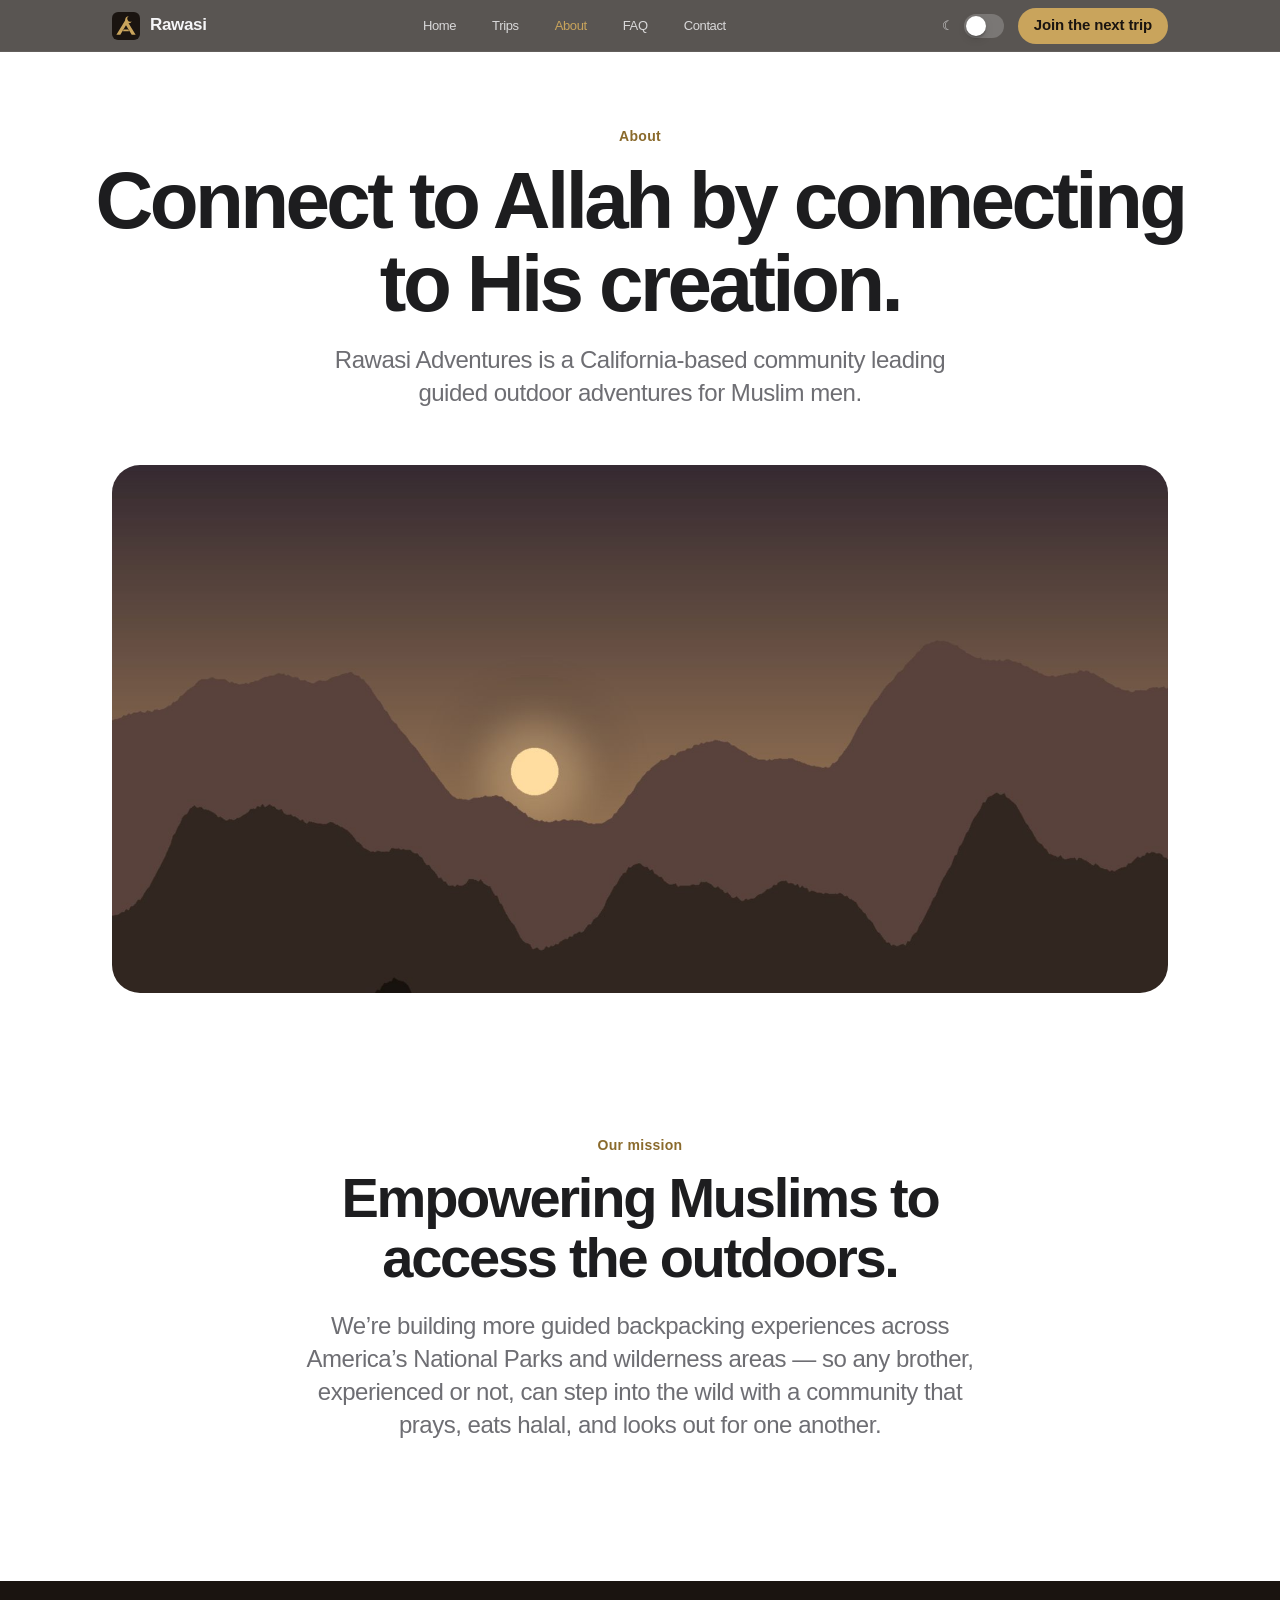
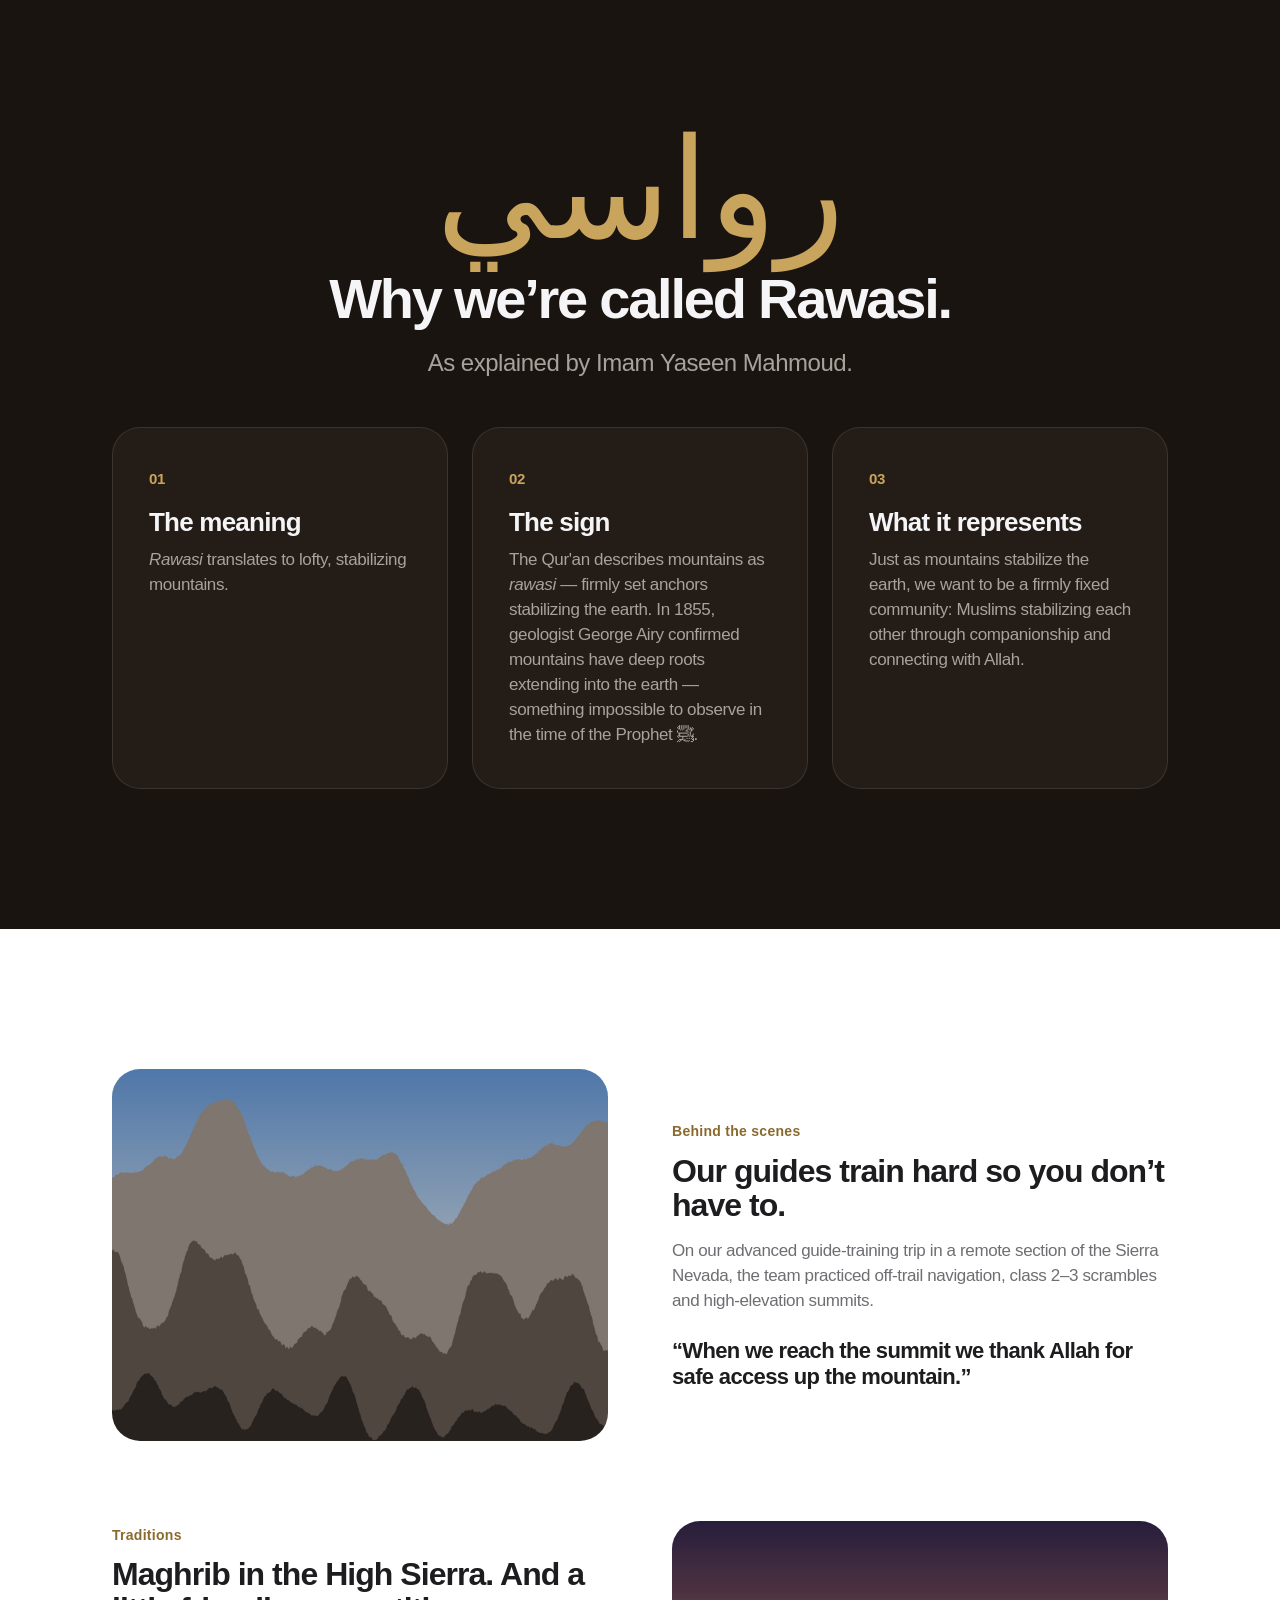
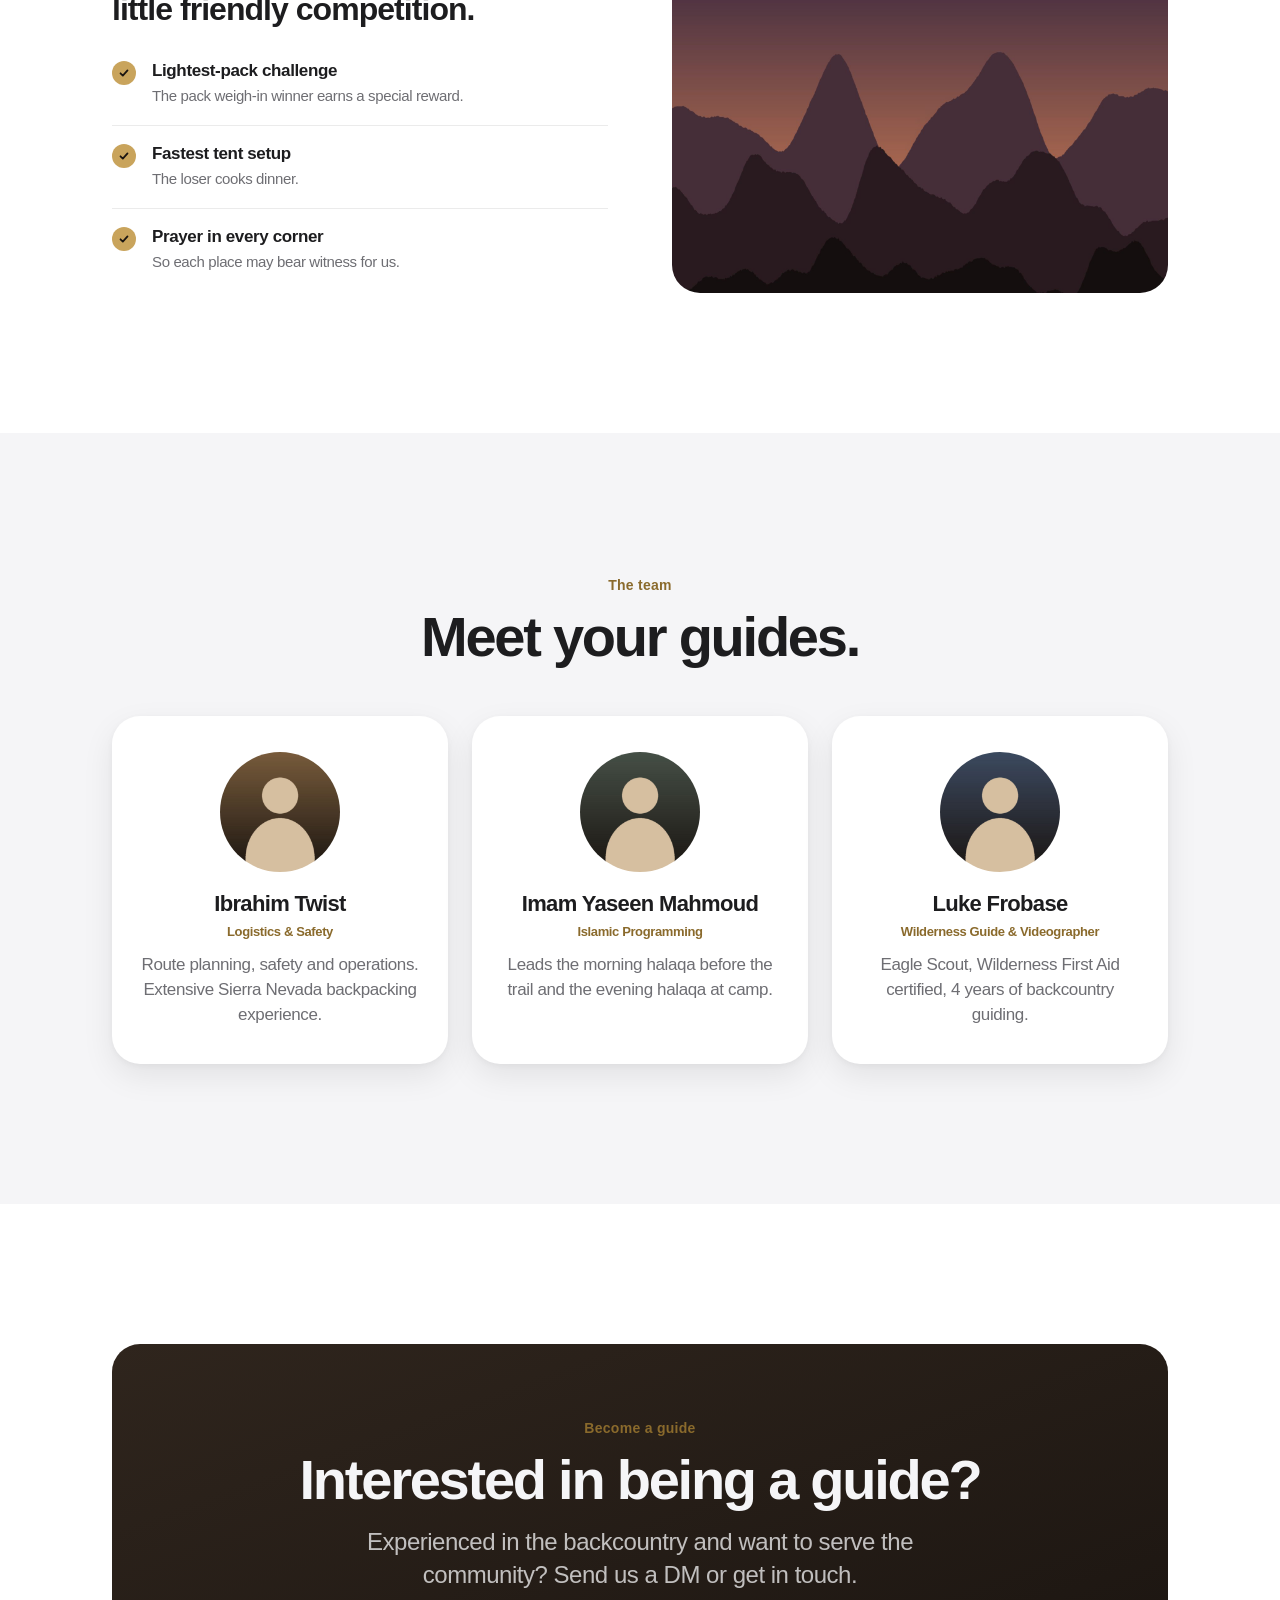
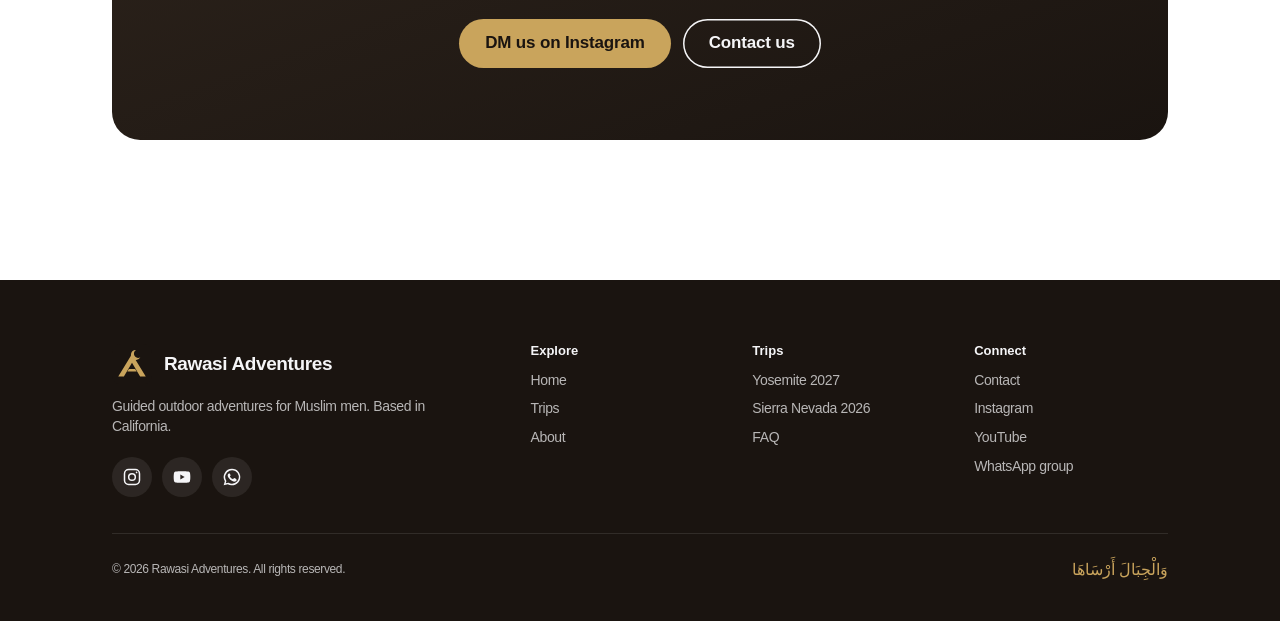
==== about.html @ 94d019aa "Build new multi-page Rawasi Adventures website Apple-style static site (HTML/CSS/vanilla JS, no buil" ====
<!DOCTYPE html>
<html lang="en" data-root="">
<head>
<meta charset="utf-8">
<meta name="viewport" content="width=device-width, initial-scale=1, viewport-fit=cover">
<title>About — Rawasi Adventures</title>
<meta name="description" content="Why we're called Rawasi, our mission to empower Muslims to access the outdoors, and the guides who lead every trip.">
<link rel="canonical" href="https://rawasiadventures.com/about.html">
<meta name="theme-color" content="#1a1410">
<meta property="og:type" content="website">
<meta property="og:site_name" content="Rawasi Adventures">
<meta property="og:title" content="About — Rawasi Adventures">
<meta property="og:description" content="Why we're called Rawasi, our mission to empower Muslims to access the outdoors, and the guides who lead every trip.">
<meta property="og:url" content="https://rawasiadventures.com/about.html">
<meta property="og:image" content="https://rawasiadventures.com/assets/og-image.jpg">
<meta property="og:image:width" content="1200">
<meta property="og:image:height" content="630">
<meta name="twitter:card" content="summary_large_image">
<meta name="twitter:title" content="About — Rawasi Adventures">
<meta name="twitter:description" content="Why we're called Rawasi, our mission to empower Muslims to access the outdoors, and the guides who lead every trip.">
<meta name="twitter:image" content="https://rawasiadventures.com/assets/og-image.jpg">
<link rel="icon" href="favicon.ico" sizes="any">
<link rel="icon" href="assets/favicon.svg" type="image/svg+xml">
<link rel="apple-touch-icon" href="assets/apple-touch-icon.png">
<script>
  /* Set theme before paint to avoid a flash. */
  (function () {
    var d = document.documentElement, t = null;
    d.className += " js";
    try { t = localStorage.getItem("rawasi-theme"); } catch (e) {}
    if (!t) t = window.matchMedia && window.matchMedia("(prefers-color-scheme: dark)").matches ? "dark" : "light";
    d.setAttribute("data-theme", t);
  })();
</script>
<link rel="stylesheet" href="styles.css">
</head>
<body>
<a class="skip-link" href="#main">Skip to content</a>
<header class="nav" role="banner">
  <div class="container nav__inner">
    <a class="nav__brand" href="index.html" aria-label="Rawasi Adventures home"><img src="assets/logo.svg" alt="" width="28" height="28"><span>Rawasi</span></a>
    <nav class="nav__links" aria-label="Main"><a href="index.html">Home</a><a href="trips.html">Trips</a><a href="about.html" aria-current="page">About</a><a href="faq.html">FAQ</a><a href="contact.html">Contact</a></nav>
    <div class="nav__actions">
      <span class="nav__theme"><label class="switch switch--sm "><span class="switch__icon" aria-hidden="true">☾</span><input type="checkbox" role="switch" data-theme-toggle aria-label="Dark mode"><span class="switch__track"></span></label></span>
      <a class="btn btn--sm nav__cta" href="trips/yosemite-2027.html">Join the next trip</a>
      <button class="burger" aria-label="Open menu" aria-expanded="false" aria-controls="menu"><span></span><span></span></button>
    </div>
  </div>
</header>
<div class="menu" id="menu" aria-hidden="true">
  <ul class="menu__links"><li><a href="index.html">Home</a></li><li><a href="trips.html">Trips</a></li><li><a href="about.html" aria-current="page">About</a></li><li><a href="faq.html">FAQ</a></li><li><a href="contact.html">Contact</a></li></ul>
  <div class="menu__foot">
    <a class="btn btn--block" href="trips/yosemite-2027.html">Join the next trip</a>
    <div class="menu__row"><span>Dark mode</span><label class="switch switch--sm "><span class="switch__icon" aria-hidden="true">☾</span><input type="checkbox" role="switch" data-theme-toggle aria-label="Dark mode"><span class="switch__track"></span></label></div>
    <div class="footer__social" style="margin:0">
      <a data-link="instagram" href="https://www.instagram.com/rawasi.adventures/" aria-label="Instagram"><svg class="icon" viewBox="0 0 24 24" fill="none" stroke="currentColor" stroke-width="1.8" aria-hidden="true"><rect x="3" y="3" width="18" height="18" rx="5"/><circle cx="12" cy="12" r="4"/><circle cx="17.5" cy="6.5" r="1" fill="currentColor" stroke="none"/></svg></a>
      <a data-link="youtube" href="https://youtu.be/XKM4X516dsk" aria-label="YouTube"><svg class="icon" viewBox="0 0 24 24" fill="currentColor" aria-hidden="true"><path d="M21.6 7.2a2.5 2.5 0 00-1.8-1.8C18.2 5 12 5 12 5s-6.2 0-7.8.4A2.5 2.5 0 002.4 7.2 26 26 0 002 12a26 26 0 00.4 4.8 2.5 2.5 0 001.8 1.8C5.8 19 12 19 12 19s6.2 0 7.8-.4a2.5 2.5 0 001.8-1.8A26 26 0 0022 12a26 26 0 00-.4-4.8zM10 15V9l5.2 3z"/></svg></a>
      <a data-link="whatsapp" href="https://chat.whatsapp.com/IivAJXxc9Q6ETvlqQZd3Gt" aria-label="WhatsApp community"><svg class="icon" viewBox="0 0 24 24" fill="currentColor" aria-hidden="true"><path d="M12 2a10 10 0 00-8.6 15.1L2 22l5-1.3A10 10 0 1012 2zm0 18.2a8.2 8.2 0 01-4.2-1.2l-.3-.2-3 .8.8-2.9-.2-.3A8.2 8.2 0 1112 20.2zm4.5-6.1c-.2-.1-1.5-.7-1.7-.8s-.4-.1-.6.1-.7.8-.8 1-.3.2-.5.1a6.7 6.7 0 01-3.3-2.9c-.3-.4.3-.4.7-1.3.1-.2 0-.3 0-.4l-.8-1.8c-.2-.5-.4-.4-.6-.4h-.5a1 1 0 00-.7.3 3 3 0 00-.9 2.2 5.2 5.2 0 001.1 2.7 11.8 11.8 0 004.5 4c1.7.7 2.3.8 3.2.6a2.7 2.7 0 001.8-1.2 2.2 2.2 0 00.1-1.2c0-.1-.2-.2-.5-.3z"/></svg></a>
    </div>
  </div>
</div>

<main id="main">
  <section class="page-hero container">
    <span class="eyebrow reveal">About</span>
    <h1 class="headline reveal">Connect to Allah by connecting to His creation.</h1>
    <p class="lead reveal">Rawasi Adventures is a California-based community leading guided outdoor adventures for Muslim men.</p>
  </section>

  <section class="container reveal reveal--scale">
    <div class="split__media" style="aspect-ratio:16/8"><img src="assets/about-brotherhood.jpg" alt="Brothers watching sunset over the mountains" loading="lazy"></div>
  </section>

  <section class="section">
    <div class="container container--narrow center">
      <span class="eyebrow reveal">Our mission</span>
      <h2 class="title reveal">Empowering Muslims to access the outdoors.</h2>
      <p class="lead reveal" style="margin-top:20px">We’re building more guided backpacking experiences across America’s National Parks and wilderness areas — so any brother, experienced or not, can step into the wild with a community that prays, eats halal, and looks out for one another.</p>
    </div>
  </section>

  <section class="section section--ink">
    <div class="container">
      <div class="section-head reveal">
        <div class="arabic-word" lang="ar">رواسي</div>
        <h2 class="title">Why we’re called Rawasi.</h2>
        <p class="lead">As explained by Imam Yaseen Mahmoud.</p>
      </div>
      <div class="grid grid--3"><article class="meaning reveal" style="--d:0.0s"><span class="meaning__num">01</span><h3>The meaning</h3><p><em>Rawasi</em> translates to lofty, stabilizing mountains.</p></article><article class="meaning reveal" style="--d:0.08s"><span class="meaning__num">02</span><h3>The sign</h3><p>The Qur'an describes mountains as <em>rawasi</em> — firmly set anchors stabilizing the earth. In 1855, geologist George Airy confirmed mountains have deep roots extending into the earth — something impossible to observe in the time of the Prophet ﷺ.</p></article><article class="meaning reveal" style="--d:0.16s"><span class="meaning__num">03</span><h3>What it represents</h3><p>Just as mountains stabilize the earth, we want to be a firmly fixed community: Muslims stabilizing each other through companionship and connecting with Allah.</p></article></div>
    </div>
  </section>

  <section class="section">
    <div class="container">
      <div class="split">
        <div class="split__media reveal reveal--scale"><img src="assets/guide-training.jpg" alt="Guide training in a remote section of the Sierra Nevada" loading="lazy"></div>
        <div class="reveal">
          <span class="eyebrow">Behind the scenes</span>
          <h2 class="subtitle">Our guides train hard so you don’t have to.</h2>
          <p class="muted" style="margin-top:16px">On our advanced guide-training trip in a remote section of the Sierra Nevada, the team practiced off-trail navigation, class 2–3 scrambles and high-elevation summits.</p>
          <p class="quote" style="font-size:22px;text-align:left;margin-top:24px">“When we reach the summit we thank Allah for safe access up the mountain.”</p>
        </div>
      </div>
      <div class="split split--rev" style="margin-top:80px">
        <div class="split__media reveal reveal--scale"><img src="assets/sierra-maghrib.jpg" alt="Maghrib prayer in the High Sierra" loading="lazy"></div>
        <div class="reveal">
          <span class="eyebrow">Traditions</span>
          <h2 class="subtitle">Maghrib in the High Sierra. And a little friendly competition.</h2>
          <ul class="check-list" style="margin-top:16px">
            <li><strong>Lightest-pack challenge</strong><span>The pack weigh-in winner earns a special reward.</span></li>
            <li><strong>Fastest tent setup</strong><span>The loser cooks dinner.</span></li>
            <li><strong>Prayer in every corner</strong><span>So each place may bear witness for us.</span></li>
          </ul>
        </div>
      </div>
    </div>
  </section>

  <section class="section section--alt">
    <div class="container">
      <div class="section-head reveal">
        <span class="eyebrow">The team</span>
        <h2 class="title">Meet your guides.</h2>
      </div>
      <div class="grid grid--3" data-guides="cards"></div>
    </div>
  </section>

  <section class="section">
    <div class="container">
      <div class="cta-panel reveal reveal--scale">
        <span class="eyebrow">Become a guide</span>
        <h2 class="title">Interested in being a guide?</h2>
        <p class="lead">Experienced in the backcountry and want to serve the community? Send us a DM or get in touch.</p>
        <div class="btn-row">
          <a class="btn" data-link="instagram" href="https://www.instagram.com/rawasi.adventures/">DM us on Instagram</a>
          <a class="btn btn--ghost" href="contact.html">Contact us</a>
        </div>
      </div>
    </div>
  </section>
</main>

<footer class="footer">
  <div class="container">
    <div class="footer__top">
      <div>
        <a class="footer__brand" href="index.html"><img src="assets/logo.svg" alt="" width="40" height="40">Rawasi Adventures</a>
        <p class="footer__tag">Guided outdoor adventures for Muslim men. Based in California.</p>
        <div class="footer__social">
          <a data-link="instagram" href="https://www.instagram.com/rawasi.adventures/" aria-label="Instagram"><svg class="icon" viewBox="0 0 24 24" fill="none" stroke="currentColor" stroke-width="1.8" aria-hidden="true"><rect x="3" y="3" width="18" height="18" rx="5"/><circle cx="12" cy="12" r="4"/><circle cx="17.5" cy="6.5" r="1" fill="currentColor" stroke="none"/></svg></a>
          <a data-link="youtube" href="https://youtu.be/XKM4X516dsk" aria-label="YouTube"><svg class="icon" viewBox="0 0 24 24" fill="currentColor" aria-hidden="true"><path d="M21.6 7.2a2.5 2.5 0 00-1.8-1.8C18.2 5 12 5 12 5s-6.2 0-7.8.4A2.5 2.5 0 002.4 7.2 26 26 0 002 12a26 26 0 00.4 4.8 2.5 2.5 0 001.8 1.8C5.8 19 12 19 12 19s6.2 0 7.8-.4a2.5 2.5 0 001.8-1.8A26 26 0 0022 12a26 26 0 00-.4-4.8zM10 15V9l5.2 3z"/></svg></a>
          <a data-link="whatsapp" href="https://chat.whatsapp.com/IivAJXxc9Q6ETvlqQZd3Gt" aria-label="WhatsApp community"><svg class="icon" viewBox="0 0 24 24" fill="currentColor" aria-hidden="true"><path d="M12 2a10 10 0 00-8.6 15.1L2 22l5-1.3A10 10 0 1012 2zm0 18.2a8.2 8.2 0 01-4.2-1.2l-.3-.2-3 .8.8-2.9-.2-.3A8.2 8.2 0 1112 20.2zm4.5-6.1c-.2-.1-1.5-.7-1.7-.8s-.4-.1-.6.1-.7.8-.8 1-.3.2-.5.1a6.7 6.7 0 01-3.3-2.9c-.3-.4.3-.4.7-1.3.1-.2 0-.3 0-.4l-.8-1.8c-.2-.5-.4-.4-.6-.4h-.5a1 1 0 00-.7.3 3 3 0 00-.9 2.2 5.2 5.2 0 001.1 2.7 11.8 11.8 0 004.5 4c1.7.7 2.3.8 3.2.6a2.7 2.7 0 001.8-1.2 2.2 2.2 0 00.1-1.2c0-.1-.2-.2-.5-.3z"/></svg></a>
        </div>
      </div>
      <div class="footer__cols">
        <div><h4>Explore</h4><ul><li><a href="index.html">Home</a></li><li><a href="trips.html">Trips</a></li><li><a href="about.html">About</a></li></ul></div>
        <div><h4>Trips</h4><ul><li><a href="trips/yosemite-2027.html">Yosemite 2027</a></li><li><a href="trips/sierra-2026.html">Sierra Nevada 2026</a></li><li><a href="faq.html">FAQ</a></li></ul></div>
        <div><h4>Connect</h4><ul><li><a href="contact.html">Contact</a></li><li><a data-link="instagram" href="https://www.instagram.com/rawasi.adventures/">Instagram</a></li><li><a data-link="youtube" href="https://youtu.be/XKM4X516dsk">YouTube</a></li><li><a data-link="whatsapp" href="https://chat.whatsapp.com/IivAJXxc9Q6ETvlqQZd3Gt">WhatsApp group</a></li></ul></div>
      </div>
    </div>
    <div class="footer__bottom">
      <span>© <span data-year>2026</span> Rawasi Adventures. All rights reserved.</span>
      <span class="footer__ayah" lang="ar">وَالْجِبَالَ أَرْسَاهَا</span>
    </div>
  </div>
</footer>
<script src="data/trips.js"></script>
<script src="data/site.js"></script>
<script src="main.js"></script>
</body>
</html>
---- styles.css ----
/* =========================================================================
   Rawasi Adventures — styles.css
   One stylesheet for every page. Mobile-first.
   ========================================================================= */

/* ---------- Tokens ---------- */
:root {
  --ink: #1a1410;
  --ink-2: #241c16;
  --ink-3: #2f251d;
  --gold: #c9a45c;
  --gold-2: #dcbb78;
  --gold-ink: #8a6a2c;
  --gray: #f5f5f7;
  --white: #ffffff;

  --bg: var(--white);
  --bg-alt: var(--gray);
  --card: var(--white);
  --text: #1d1d1f;
  --text-2: #6e6e73;
  --line: rgba(0, 0, 0, 0.08);
  --shadow: 0 2px 6px rgba(0, 0, 0, 0.04), 0 12px 32px rgba(0, 0, 0, 0.08);
  --shadow-lg: 0 4px 10px rgba(0, 0, 0, 0.05), 0 24px 60px rgba(0, 0, 0, 0.14);
  --accent-text: var(--gold-ink);
  --track-off: #e9e9eb;

  --font: -apple-system, BlinkMacSystemFont, "SF Pro Display", "SF Pro Text", "Inter", "Helvetica Neue", Arial, sans-serif;
  --font-ar: "Geeza Pro", "Noto Naskh Arabic", "Amiri", "Traditional Arabic", serif;

  --r-sm: 14px;
  --r: 22px;
  --r-lg: 28px;
  --nav-h: 52px;
  --gutter: 20px;
  --max: 1120px;
  --ease: cubic-bezier(0.28, 0.11, 0.32, 1);
  --ease-out: cubic-bezier(0.16, 1, 0.3, 1);

  color-scheme: light;
}

:root[data-theme="dark"] {
  --bg: #0f0c0a;
  --bg-alt: #1a1410;
  --card: #221a15;
  --text: #f5f5f7;
  --text-2: #a8a29c;
  --line: rgba(255, 255, 255, 0.1);
  --shadow: 0 2px 6px rgba(0, 0, 0, 0.3), 0 12px 32px rgba(0, 0, 0, 0.4);
  --shadow-lg: 0 4px 10px rgba(0, 0, 0, 0.3), 0 24px 60px rgba(0, 0, 0, 0.55);
  --accent-text: var(--gold);
  --track-off: #3a3a3c;
  color-scheme: dark;
}

/* ---------- Base ---------- */
*, *::before, *::after { box-sizing: border-box; }
html { -webkit-text-size-adjust: 100%; scroll-behavior: smooth; scroll-padding-top: calc(var(--nav-h) + 16px); }
body {
  margin: 0;
  font-family: var(--font);
  font-size: 17px;
  line-height: 1.47;
  letter-spacing: -0.022em;
  color: var(--text);
  background: var(--bg);
  -webkit-font-smoothing: antialiased;
  -moz-osx-font-smoothing: grayscale;
  overflow-x: hidden;
  transition: background-color 0.4s var(--ease), color 0.4s var(--ease);
}
img, video, iframe { display: block; max-width: 100%; }
img { height: auto; }
a { color: inherit; text-decoration: none; }
button { font: inherit; color: inherit; background: none; border: 0; padding: 0; cursor: pointer; }
h1, h2, h3, h4 { margin: 0; font-weight: 700; letter-spacing: -0.03em; line-height: 1.08; }
p { margin: 0 0 1em; }
p:last-child { margin-bottom: 0; }
ul { margin: 0; padding: 0; list-style: none; }
:focus-visible { outline: 3px solid var(--gold); outline-offset: 3px; border-radius: 6px; }
.sr-only { position: absolute; width: 1px; height: 1px; padding: 0; margin: -1px; overflow: hidden; clip: rect(0 0 0 0); white-space: nowrap; border: 0; }
.skip-link { position: absolute; left: 12px; top: -60px; z-index: 200; background: var(--gold); color: var(--ink); padding: 10px 16px; border-radius: 999px; font-weight: 600; }
.skip-link:focus { top: 12px; }

/* ---------- Layout ---------- */
.container { width: 100%; max-width: var(--max); margin: 0 auto; padding: 0 var(--gutter); }
.container--narrow { max-width: 760px; }
.container--wide { max-width: 1320px; }
.section { padding: 88px 0; }
.section--alt { background: var(--bg-alt); }
.section--ink { background: var(--ink); color: #f5f5f7; --text: #f5f5f7; --text-2: #a8a29c; --card: var(--ink-2); --line: rgba(255,255,255,0.1); --accent-text: var(--gold); --track-off: #3a3a3c; }
.section--tight { padding: 56px 0; }
.center { text-align: center; }

.eyebrow { display: inline-block; font-size: 14px; font-weight: 600; letter-spacing: 0.02em; color: var(--accent-text); margin-bottom: 12px; }
.headline { font-size: clamp(40px, 9vw, 80px); letter-spacing: -0.045em; line-height: 1.04; }
.title { font-size: clamp(32px, 6.4vw, 56px); letter-spacing: -0.04em; }
.subtitle { font-size: clamp(24px, 4vw, 32px); letter-spacing: -0.03em; }
.lead { font-size: clamp(19px, 2.6vw, 24px); line-height: 1.38; color: var(--text-2); letter-spacing: -0.02em; font-weight: 500; }
.muted { color: var(--text-2); }
.section-head { max-width: 760px; margin: 0 auto 48px; text-align: center; }
.section-head .lead { margin-top: 16px; }
.gold { color: var(--gold); }

/* ---------- Buttons ---------- */
.btn {
  display: inline-flex; align-items: center; justify-content: center; gap: 8px;
  min-height: 48px; padding: 12px 26px; border-radius: 999px;
  font-size: 17px; font-weight: 600; letter-spacing: -0.01em; white-space: nowrap;
  background: var(--gold); color: var(--ink);
  transition: transform 0.25s var(--ease), background-color 0.25s var(--ease), box-shadow 0.25s var(--ease), color 0.25s;
}
.btn:hover { background: var(--gold-2); transform: translateY(-1px); box-shadow: 0 8px 24px rgba(201, 164, 92, 0.35); }
.btn:active { transform: scale(0.98); }
.btn--ghost { background: transparent; color: currentColor; box-shadow: inset 0 0 0 1.5px currentColor; }
.btn--ghost:hover { background: rgba(255,255,255,0.1); box-shadow: inset 0 0 0 1.5px currentColor; }
.btn--dark { background: var(--text); color: var(--bg); }
.btn--dark:hover { background: var(--text); opacity: 0.88; box-shadow: none; }
.btn--sm { min-height: 36px; padding: 6px 16px; font-size: 15px; }
.btn--block { width: 100%; }
.btn[aria-disabled="true"] { background: var(--track-off); color: var(--text-2); pointer-events: none; }
.btn-row { display: flex; flex-wrap: wrap; gap: 12px; align-items: center; }
.center .btn-row, .btn-row--center { justify-content: center; }
.link-more { color: var(--accent-text); font-weight: 500; display: inline-flex; align-items: center; gap: 4px; }
.link-more::after { content: "›"; font-size: 1.25em; line-height: 1; transition: transform 0.25s var(--ease); }
.link-more:hover { text-decoration: underline; text-underline-offset: 3px; }
.link-more:hover::after { transform: translateX(3px); }

/* ---------- Nav ---------- */
.nav {
  position: fixed; inset: 0 0 auto 0; z-index: 100;
  height: var(--nav-h);
  background: rgba(26, 20, 16, 0.72);
  -webkit-backdrop-filter: saturate(180%) blur(20px);
  backdrop-filter: saturate(180%) blur(20px);
  color: #f5f5f7;
  border-bottom: 1px solid rgba(255, 255, 255, 0.06);
  transition: height 0.35s var(--ease), background-color 0.35s var(--ease);
}
.nav.is-scrolled { --nav-h: 44px; height: 44px; background: rgba(26, 20, 16, 0.82); }
.nav__inner { height: 100%; display: flex; align-items: center; justify-content: space-between; gap: 16px; }
.nav__brand { display: flex; align-items: center; gap: 10px; font-weight: 600; font-size: 17px; letter-spacing: -0.02em; }
.nav__brand img { width: 28px; height: 28px; transition: width 0.35s var(--ease), height 0.35s var(--ease); }
.nav.is-scrolled .nav__brand img { width: 24px; height: 24px; }
.nav__links { display: none; }
.nav__links a { font-size: 13px; opacity: 0.82; padding: 6px 2px; transition: opacity 0.2s; }
.nav__links a:hover, .nav__links a[aria-current="page"] { opacity: 1; }
.nav__links a[aria-current="page"] { color: var(--gold); }
.nav__actions { display: flex; align-items: center; gap: 14px; }
.nav__cta { display: none; }
.nav__theme { display: none; }

.burger { width: 40px; height: 40px; display: grid; place-items: center; margin-right: -8px; position: relative; z-index: 120; }
.burger span { position: absolute; width: 18px; height: 1.5px; background: currentColor; border-radius: 2px; transition: transform 0.4s var(--ease); }
.burger span:first-child { transform: translateY(-4px); }
.burger span:last-child { transform: translateY(4px); }
.menu-open .burger span:first-child { transform: rotate(45deg); }
.menu-open .burger span:last-child { transform: rotate(-45deg); }

@media (min-width: 900px) {
  .nav__links { display: flex; gap: 32px; }
  .burger { display: none; }
  .nav__cta { display: inline-flex; }
  .nav__theme { display: flex; }
}

/* Mobile full-screen menu */
.menu {
  position: fixed; inset: 0; z-index: 90;
  background: rgba(26, 20, 16, 0.96);
  -webkit-backdrop-filter: blur(30px); backdrop-filter: blur(30px);
  color: #f5f5f7;
  padding: calc(var(--nav-h) + 24px) 32px 40px;
  display: flex; flex-direction: column;
  opacity: 0; visibility: hidden;
  transition: opacity 0.35s var(--ease), visibility 0s linear 0.35s;
  overflow-y: auto;
}
.menu-open .menu { opacity: 1; visibility: visible; transition: opacity 0.35s var(--ease); }
.menu-open { overflow: hidden; }
.menu__links a { display: block; font-size: 32px; font-weight: 600; letter-spacing: -0.03em; padding: 8px 0; opacity: 0; transform: translateY(-8px); transition: opacity 0.4s var(--ease-out), transform 0.4s var(--ease-out), color 0.2s; }
.menu__links a[aria-current="page"] { color: var(--gold); }
.menu-open .menu__links a { opacity: 1; transform: none; }
.menu-open .menu__links li:nth-child(2) a { transition-delay: 0.03s; }
.menu-open .menu__links li:nth-child(3) a { transition-delay: 0.06s; }
.menu-open .menu__links li:nth-child(4) a { transition-delay: 0.09s; }
.menu-open .menu__links li:nth-child(5) a { transition-delay: 0.12s; }
.menu-open .menu__links li:nth-child(6) a { transition-delay: 0.15s; }
.menu__foot { margin-top: auto; padding-top: 32px; display: grid; gap: 20px; }
.menu__row { display: flex; align-items: center; justify-content: space-between; font-size: 17px; padding: 14px 0; border-top: 1px solid rgba(255,255,255,0.12); }
@media (min-width: 900px) { .menu { display: none; } }

/* ---------- Apple toggle switch ---------- */
.switch { position: relative; display: inline-flex; align-items: center; gap: 10px; cursor: pointer; -webkit-tap-highlight-color: transparent; }
.switch input { position: absolute; opacity: 0; width: 1px; height: 1px; }
.switch__track {
  position: relative; flex: none; width: 51px; height: 31px; border-radius: 999px;
  background: var(--track-off);
  transition: background-color 0.3s var(--ease);
}
.switch__track::after {
  content: ""; position: absolute; top: 2px; left: 2px; width: 27px; height: 27px; border-radius: 50%;
  background: #fff; box-shadow: 0 3px 8px rgba(0,0,0,0.15), 0 1px 1px rgba(0,0,0,0.16), 0 3px 1px rgba(0,0,0,0.1);
  transition: transform 0.3s var(--ease), width 0.2s var(--ease);
}
.switch:active .switch__track::after { width: 33px; }
.switch input:checked + .switch__track { background: var(--gold); }
.switch input:checked + .switch__track::after { transform: translateX(20px); }
.switch:active input:checked + .switch__track::after { transform: translateX(14px); }
.switch input:focus-visible + .switch__track { outline: 3px solid var(--gold); outline-offset: 2px; }
.switch--sm .switch__track { width: 40px; height: 24px; }
.switch--sm .switch__track::after { width: 20px; height: 20px; }
.switch--sm input:checked + .switch__track::after { transform: translateX(16px); }
.switch--sm:active .switch__track::after { width: 24px; }
.switch--sm:active input:checked + .switch__track::after { transform: translateX(12px); }
.nav .switch__track { background: rgba(255,255,255,0.2); }
.nav .switch input:checked + .switch__track, .menu .switch input:checked + .switch__track { background: var(--gold); }
.menu .switch__track { background: rgba(255,255,255,0.2); }
.switch__icon { font-size: 13px; opacity: 0.8; }

/* ---------- Segmented control ---------- */
.segmented {
  position: relative; display: inline-flex; padding: 3px; border-radius: 999px;
  background: rgba(118, 118, 128, 0.12);
}
:root[data-theme="dark"] .segmented { background: rgba(118, 118, 128, 0.24); }
.segmented__indicator {
  position: absolute; top: 3px; bottom: 3px; left: 0; border-radius: 999px;
  background: var(--card); box-shadow: 0 3px 8px rgba(0,0,0,0.12), 0 3px 1px rgba(0,0,0,0.04);
  transition: transform 0.4s var(--ease), width 0.4s var(--ease);
}
:root[data-theme="dark"] .segmented__indicator { background: #636366; }
.segmented button {
  position: relative; z-index: 1; min-width: 92px; padding: 8px 20px; border-radius: 999px;
  font-size: 15px; font-weight: 500; color: var(--text); opacity: 0.7; transition: opacity 0.2s;
}
.segmented button[aria-selected="true"] { opacity: 1; font-weight: 600; }

/* ---------- Hero ---------- */
.hero {
  position: relative; min-height: 100vh; min-height: 100svh;
  display: flex; align-items: center; justify-content: center;
  color: #f5f5f7; text-align: center; overflow: hidden; background: var(--ink);
  padding: calc(var(--nav-h) + 40px) 0 80px;
}
.hero__media { position: absolute; inset: -8% 0; z-index: 0; will-change: transform; }
.hero__media img, .hero__media video { width: 100%; height: 100%; object-fit: cover; }
.hero__media video { position: absolute; inset: 0; }
.hero::after {
  content: ""; position: absolute; inset: 0; z-index: 1;
  background: linear-gradient(180deg, rgba(26,20,16,0.55) 0%, rgba(26,20,16,0.25) 40%, rgba(26,20,16,0.7) 100%);
}
.hero__content { position: relative; z-index: 2; max-width: 900px; padding: 0 var(--gutter); }
.bismillah { font-family: var(--font-ar); font-size: clamp(18px, 3vw, 22px); color: var(--gold); margin-bottom: 20px; letter-spacing: 0; direction: rtl; }
.hero h1 { font-size: clamp(48px, 12vw, 104px); letter-spacing: -0.05em; line-height: 1; }
.hero__tag { font-size: clamp(20px, 3.4vw, 28px); font-weight: 500; margin: 18px auto 36px; max-width: 640px; color: rgba(245,245,247,0.86); letter-spacing: -0.02em; }
.hero .btn-row { justify-content: center; }
.hero__scroll { position: absolute; z-index: 2; bottom: 28px; left: 50%; transform: translateX(-50%); width: 26px; height: 42px; border: 1.5px solid rgba(255,255,255,0.5); border-radius: 999px; }
.hero__scroll::after { content: ""; position: absolute; left: 50%; top: 8px; width: 3px; height: 8px; margin-left: -1.5px; border-radius: 3px; background: #fff; animation: scrollcue 2s var(--ease) infinite; }
@keyframes scrollcue { 0% { opacity: 0; transform: translateY(0); } 30% { opacity: 1; } 100% { opacity: 0; transform: translateY(14px); } }

.hero--trip { min-height: 88vh; min-height: 88svh; align-items: flex-end; text-align: left; padding-bottom: 64px; }
.hero--trip .hero__content { max-width: var(--max); width: 100%; margin: 0 auto; }
.hero--trip h1 { font-size: clamp(40px, 8vw, 80px); max-width: 900px; }
.hero--trip .hero__tag { margin-left: 0; }
.hero--trip .btn-row { justify-content: flex-start; }
.hero-meta { display: flex; flex-wrap: wrap; gap: 8px; margin-top: 18px; }
.chip { display: inline-flex; align-items: center; gap: 6px; padding: 6px 12px; border-radius: 999px; font-size: 13px; font-weight: 500; background: rgba(255,255,255,0.14); -webkit-backdrop-filter: blur(10px); backdrop-filter: blur(10px); color: #fff; }
.chip--light { background: var(--bg-alt); color: var(--text); }

/* Page hero (sub pages) */
.page-hero { padding: calc(var(--nav-h) + 72px) 0 56px; text-align: center; }
.page-hero .lead { max-width: 640px; margin: 18px auto 0; }

/* ---------- Cards ---------- */
.card { background: var(--card); border-radius: var(--r-lg); box-shadow: var(--shadow); overflow: hidden; }
.grid { display: grid; gap: 20px; }
@media (min-width: 700px) { .grid--2 { grid-template-columns: repeat(2, 1fr); } .grid--3 { grid-template-columns: repeat(2, 1fr); } }
@media (min-width: 1000px) { .grid--3 { grid-template-columns: repeat(3, 1fr); } .grid { gap: 24px; } }

/* Trip card */
.trip-card { display: flex; flex-direction: column; transition: transform 0.5s var(--ease), box-shadow 0.5s var(--ease); }
.trip-card:hover { transform: translateY(-4px) scale(1.01); box-shadow: var(--shadow-lg); }
.trip-card__media { position: relative; aspect-ratio: 4 / 3; overflow: hidden; background: var(--ink); }
.trip-card__media img { width: 100%; height: 100%; object-fit: cover; transition: transform 0.8s var(--ease); }
.trip-card:hover .trip-card__media img { transform: scale(1.04); }
.trip-card__body { padding: 22px 24px 26px; display: flex; flex-direction: column; gap: 6px; flex: 1; }
.trip-card__meta { font-size: 14px; color: var(--text-2); }
.trip-card__title { font-size: 24px; letter-spacing: -0.03em; line-height: 1.15; }
.trip-card__foot { margin-top: auto; padding-top: 16px; display: flex; align-items: center; justify-content: space-between; gap: 12px; }
.trip-card__price { font-weight: 600; font-size: 17px; }
.trip-card__price small { font-weight: 400; color: var(--text-2); font-size: 13px; }
.trip-card.is-past .trip-card__media img { filter: saturate(0.75); }

.badge { position: absolute; top: 16px; left: 16px; display: inline-flex; align-items: center; gap: 6px; padding: 6px 12px; border-radius: 999px; font-size: 12px; font-weight: 600; letter-spacing: 0; background: rgba(255,255,255,0.88); color: #1d1d1f; -webkit-backdrop-filter: blur(12px); backdrop-filter: blur(12px); }
.badge::before { content: ""; width: 7px; height: 7px; border-radius: 50%; background: #34c759; }
.badge--open::before { animation: pulse 2s ease-in-out infinite; }
.badge--soldout::before { background: #ff3b30; }
.badge--waitlist::before, .badge--soon::before { background: var(--gold); }
@keyframes pulse { 50% { box-shadow: 0 0 0 4px rgba(52, 199, 89, 0.25); } }
.badge--inline { position: static; background: var(--bg-alt); color: var(--text); }

.empty { text-align: center; padding: 48px 20px; color: var(--text-2); }

/* Featured trip (home) */
.featured { display: grid; overflow: hidden; border-radius: var(--r-lg); background: var(--card); box-shadow: var(--shadow-lg); }
.featured__media { position: relative; min-height: 280px; overflow: hidden; }
.featured__media img { position: absolute; inset: 0; width: 100%; height: 100%; object-fit: cover; }
.featured__body { padding: 32px 28px 36px; }
.featured__title { font-size: clamp(28px, 4.4vw, 40px); margin: 8px 0 12px; }
.featured__facts { display: grid; grid-template-columns: repeat(2, 1fr); gap: 16px; margin: 24px 0 28px; padding: 20px 0; border-top: 1px solid var(--line); border-bottom: 1px solid var(--line); }
.fact__label { font-size: 13px; color: var(--text-2); }
.fact__value { font-weight: 600; font-size: 17px; }
.fact__value--price { font-size: 28px; letter-spacing: -0.03em; }
@media (min-width: 900px) {
  .featured { grid-template-columns: 1.1fr 1fr; }
  .featured__media { min-height: 520px; }
  .featured__body { padding: 56px 52px; display: flex; flex-direction: column; justify-content: center; }
}

/* ---------- Why Rawasi ---------- */
.meaning { padding: 32px 28px; border-radius: var(--r-lg); background: var(--card); box-shadow: var(--shadow); }
.section--ink .meaning { box-shadow: none; border: 1px solid var(--line); }
.meaning__num { font-size: 15px; font-weight: 600; color: var(--gold); margin-bottom: 18px; display: block; }
.meaning h3 { font-size: 26px; margin-bottom: 12px; }
.meaning p { color: var(--text-2); }
.arabic-word { font-family: var(--font-ar); font-size: clamp(72px, 14vw, 140px); color: var(--gold); line-height: 1; letter-spacing: 0; margin-bottom: 8px; }
.quote { font-size: clamp(24px, 4vw, 36px); font-weight: 600; letter-spacing: -0.03em; line-height: 1.2; max-width: 820px; margin: 0 auto; }
.quote cite { display: block; margin-top: 16px; font-size: 15px; font-style: normal; font-weight: 500; color: var(--text-2); letter-spacing: -0.01em; }

/* ---------- Value tiles ---------- */
.tiles { display: grid; gap: 16px; }
.tile { position: relative; padding: 30px 26px; border-radius: var(--r-lg); background: var(--card); box-shadow: var(--shadow); overflow: hidden; }
.tile__n { font-size: 56px; font-weight: 700; letter-spacing: -0.05em; line-height: 1; color: var(--gold); opacity: 0.9; margin-bottom: 20px; display: block; }
.tile h3 { font-size: 22px; margin-bottom: 10px; line-height: 1.2; }
.tile p { color: var(--text-2); font-size: 16px; }
@media (min-width: 700px) { .tiles { grid-template-columns: repeat(2, 1fr); } }
@media (min-width: 1000px) {
  .tiles { grid-template-columns: repeat(6, 1fr); gap: 20px; }
  .tile { grid-column: span 2; }
  .tile:nth-child(4), .tile:nth-child(5) { grid-column: span 3; }
}

/* ---------- Stats strip ---------- */
.stats { display: grid; grid-template-columns: repeat(2, 1fr); gap: 32px 16px; text-align: center; }
.stat__value { font-size: clamp(44px, 8vw, 72px); font-weight: 700; letter-spacing: -0.05em; line-height: 1; color: var(--gold); }
.stat__label { margin-top: 8px; font-size: 15px; color: var(--text-2); }
.stats > :last-child:nth-child(odd) { grid-column: 1 / -1; }
@media (min-width: 800px) { .stats { grid-template-columns: repeat(5, 1fr); } .stats > :last-child:nth-child(odd) { grid-column: auto; } }

.split { display: grid; gap: 40px; align-items: center; }
.split__media { border-radius: var(--r-lg); overflow: hidden; aspect-ratio: 4 / 3; }
.split__media img { width: 100%; height: 100%; object-fit: cover; }
@media (min-width: 900px) { .split { grid-template-columns: 1fr 1fr; gap: 64px; } .split--rev .split__media { order: 2; } }

/* ---------- Social strip ---------- */
.social-grid { display: grid; grid-template-columns: repeat(3, 1fr); gap: 6px; border-radius: var(--r-lg); overflow: hidden; }
.social-grid a { position: relative; aspect-ratio: 1; overflow: hidden; background: var(--ink); }
.social-grid img { width: 100%; height: 100%; object-fit: cover; transition: transform 0.6s var(--ease), opacity 0.3s; }
.social-grid a:hover img { transform: scale(1.06); opacity: 0.85; }
@media (min-width: 800px) { .social-grid { grid-template-columns: repeat(6, 1fr); } }

.cta-panel { border-radius: var(--r-lg); padding: 48px 28px; text-align: center; background: linear-gradient(160deg, var(--ink-3), var(--ink)); color: #f5f5f7; }
.cta-panel .lead { color: rgba(245,245,247,0.75); margin: 14px auto 28px; max-width: 560px; }
.cta-panel .btn-row { justify-content: center; }
.icon { width: 20px; height: 20px; flex: none; }

/* Video (lite YouTube) */
.video { position: relative; aspect-ratio: 16 / 9; border-radius: var(--r-lg); overflow: hidden; background: #000; box-shadow: var(--shadow-lg); }
.video img { width: 100%; height: 100%; object-fit: cover; opacity: 0.85; transition: opacity 0.3s, transform 0.8s var(--ease); }
.video iframe { position: absolute; inset: 0; width: 100%; height: 100%; border: 0; }
.video__play { position: absolute; inset: 0; display: grid; place-items: center; color: #fff; }
.video__play span { width: 76px; height: 76px; border-radius: 50%; display: grid; place-items: center; background: rgba(255,255,255,0.2); -webkit-backdrop-filter: blur(16px); backdrop-filter: blur(16px); transition: transform 0.3s var(--ease), background 0.3s; }
.video__play svg { width: 28px; height: 28px; margin-left: 4px; }
.video:hover img { opacity: 1; transform: scale(1.02); }
.video:hover .video__play span { transform: scale(1.08); background: rgba(201,164,92,0.85); }
.video__label { position: absolute; left: 20px; bottom: 18px; color: #fff; font-weight: 600; font-size: 15px; text-shadow: 0 1px 8px rgba(0,0,0,0.5); }

/* ---------- Trip detail ---------- */
.trip-layout { display: grid; gap: 40px; }
@media (min-width: 1000px) { .trip-layout { grid-template-columns: minmax(0, 1fr) 380px; gap: 64px; align-items: start; } }
.trip-main > section + section { margin-top: 72px; }
.trip-main h2 { font-size: clamp(28px, 4.4vw, 40px); margin-bottom: 20px; }
.highlights { display: grid; grid-template-columns: repeat(2, 1fr); gap: 12px; }
.highlight { padding: 20px; border-radius: var(--r); background: var(--bg-alt); }
.highlight__icon { font-size: 26px; margin-bottom: 10px; display: block; }
.highlight h3 { font-size: 17px; letter-spacing: -0.02em; margin-bottom: 4px; }
.highlight p { font-size: 15px; color: var(--text-2); line-height: 1.4; }
@media (min-width: 700px) { .highlights { grid-template-columns: repeat(3, 1fr); } }

.check-list li { position: relative; padding: 16px 0 16px 40px; border-bottom: 1px solid var(--line); }
.check-list li:last-child { border-bottom: 0; }
.check-list li::before { content: ""; position: absolute; left: 0; top: 18px; width: 24px; height: 24px; border-radius: 50%; background: var(--gold) url("data:image/svg+xml,%3Csvg xmlns='http://www.w3.org/2000/svg' viewBox='0 0 24 24' fill='none' stroke='%231a1410' stroke-width='3' stroke-linecap='round' stroke-linejoin='round'%3E%3Cpath d='M6 12.5l4 4 8-9'/%3E%3C/svg%3E") center / 14px no-repeat; }
.check-list strong { display: block; font-weight: 600; }
.check-list span { color: var(--text-2); font-size: 15px; }

/* Timeline */
.timeline { position: relative; padding-left: 36px; }
.timeline::before { content: ""; position: absolute; left: 11px; top: 8px; bottom: 8px; width: 2px; background: linear-gradient(var(--gold), rgba(201,164,92,0.15)); border-radius: 2px; }
.timeline__item { position: relative; padding-bottom: 36px; }
.timeline__item:last-child { padding-bottom: 0; }
.timeline__dot { position: absolute; left: -36px; top: 2px; width: 24px; height: 24px; border-radius: 50%; background: var(--bg); border: 2px solid var(--gold); display: grid; place-items: center; }
.timeline__dot::after { content: ""; width: 8px; height: 8px; border-radius: 50%; background: var(--gold); }
.timeline__day { font-size: 13px; font-weight: 600; color: var(--accent-text); letter-spacing: 0.01em; }
.timeline__title { font-size: 22px; margin: 4px 0 10px; }
.timeline__items li { position: relative; padding-left: 16px; color: var(--text-2); margin: 4px 0; }
.timeline__items li::before { content: ""; position: absolute; left: 0; top: 0.68em; width: 5px; height: 5px; border-radius: 50%; background: var(--text-2); opacity: 0.5; }
.note { display: inline-flex; align-items: center; gap: 8px; padding: 8px 14px; border-radius: 999px; background: var(--bg-alt); font-size: 14px; color: var(--text-2); margin-bottom: 24px; }

/* Price card */
.price-card { position: relative; padding: 28px 24px; border-radius: var(--r-lg); background: var(--card); box-shadow: var(--shadow-lg); }
@media (min-width: 1000px) { .price-card { position: sticky; top: calc(var(--nav-h) + 24px); } }
.price-card__label { font-size: 14px; color: var(--text-2); }
.price-card__price { font-size: 44px; font-weight: 700; letter-spacing: -0.04em; line-height: 1.1; }
.price-card__note { font-size: 13px; color: var(--text-2); }
.price-card h3 { font-size: 17px; letter-spacing: -0.02em; margin: 24px 0 4px; }
.price-card__sub { font-size: 13px; color: var(--text-2); margin-bottom: 8px; }
.addon { display: flex; align-items: center; justify-content: space-between; gap: 12px; padding: 14px 0; border-bottom: 1px solid var(--line); }
.addon__name { font-size: 15px; font-weight: 500; }
.addon__price { font-size: 13px; color: var(--text-2); }
.price-lines { margin: 20px 0 6px; font-size: 15px; }
.price-lines li { display: flex; justify-content: space-between; padding: 4px 0; color: var(--text-2); }
.price-total { display: flex; align-items: baseline; justify-content: space-between; padding: 14px 0 20px; border-top: 1px solid var(--line); margin-top: 8px; }
.price-total span:first-child { font-weight: 600; }
.price-total [data-total] { font-size: 28px; font-weight: 700; letter-spacing: -0.03em; }
.bump { animation: bump 0.4s var(--ease-out); }
@keyframes bump { 40% { transform: scale(1.08); color: var(--gold); } }
.price-card .btn { margin-top: 4px; }
.price-card__fine { margin-top: 14px; font-size: 12px; color: var(--text-2); text-align: center; }
.spots { display: flex; align-items: center; gap: 8px; margin-top: 10px; font-size: 14px; color: var(--text-2); }

/* Sticky mobile reserve bar */
.reserve-bar {
  position: fixed; z-index: 80; left: 12px; right: 12px; bottom: calc(12px + env(safe-area-inset-bottom));
  display: flex; align-items: center; justify-content: space-between; gap: 12px;
  padding: 10px 10px 10px 20px; border-radius: 999px;
  background: rgba(26, 20, 16, 0.86); color: #f5f5f7;
  -webkit-backdrop-filter: saturate(180%) blur(20px); backdrop-filter: saturate(180%) blur(20px);
  box-shadow: 0 10px 40px rgba(0,0,0,0.3);
  transform: translateY(140%); transition: transform 0.5s var(--ease-out);
}
.reserve-bar.is-visible { transform: none; }
.reserve-bar__label { font-size: 12px; opacity: 0.7; line-height: 1.2; }
.reserve-bar__price { font-size: 19px; font-weight: 700; letter-spacing: -0.02em; line-height: 1.2; }
@media (min-width: 1000px) { .reserve-bar { display: none; } }

/* Guides */
.guides { display: grid; gap: 16px; }
.guide { display: flex; gap: 16px; align-items: flex-start; padding: 20px; border-radius: var(--r); background: var(--bg-alt); }
.guide img { width: 64px; height: 64px; border-radius: 50%; object-fit: cover; flex: none; }
.guide h3 { font-size: 17px; letter-spacing: -0.02em; }
.guide__role { font-size: 13px; color: var(--accent-text); font-weight: 600; margin: 2px 0 6px; }
.guide p { font-size: 15px; color: var(--text-2); line-height: 1.4; }

.guide-card { text-align: center; padding: 36px 28px; }
.guide-card img { width: 120px; height: 120px; border-radius: 50%; object-fit: cover; margin: 0 auto 20px; }
.guide-card h3 { font-size: 22px; }
.guide-card .guide__role { margin: 6px 0 12px; }
.guide-card p { color: var(--text-2); }

/* Refund */
.refund { display: grid; grid-template-columns: repeat(2, 1fr); gap: 10px; }
.refund__item { padding: 18px; border-radius: var(--r); background: var(--bg-alt); }
.refund__when { font-size: 13px; color: var(--text-2); }
.refund__val { font-size: 19px; font-weight: 700; letter-spacing: -0.02em; margin-top: 2px; }
.refund__item:first-child .refund__val { color: #248a3d; }
:root[data-theme="dark"] .refund__item:first-child .refund__val { color: #30d158; }
.refund-note { margin-top: 14px; font-size: 15px; color: var(--text-2); }
@media (min-width: 700px) { .refund { grid-template-columns: repeat(4, 1fr); } }
.section--alt .refund__item, .section--alt .highlight, .section--alt .guide { background: var(--card); }

/* ---------- Accordion ---------- */
.accordion { border-top: 1px solid var(--line); }
.acc { border-bottom: 1px solid var(--line); }
.acc__btn { width: 100%; display: flex; align-items: center; justify-content: space-between; gap: 16px; padding: 22px 0; text-align: left; font-size: 19px; font-weight: 600; letter-spacing: -0.02em; }
.acc__chev { flex: none; width: 28px; height: 28px; border-radius: 50%; display: grid; place-items: center; background: var(--bg-alt); transition: transform 0.4s var(--ease), background-color 0.3s; }
.section--alt .acc__chev { background: var(--card); }
.acc__chev svg { width: 12px; height: 12px; }
.acc__btn[aria-expanded="true"] .acc__chev { transform: rotate(180deg); background: var(--gold); color: var(--ink); }
.acc__panel { display: grid; grid-template-rows: 0fr; transition: grid-template-rows 0.45s var(--ease); }
.acc__panel > div { overflow: hidden; }
.acc__panel.is-open { grid-template-rows: 1fr; }
.acc__inner { padding: 0 44px 24px 0; color: var(--text-2); }
.acc__inner strong { color: var(--text); }
.acc__inner ul { margin: 0 0 1em; }
.price-list li { display: flex; justify-content: space-between; max-width: 340px; padding: 6px 0; border-bottom: 1px dashed var(--line); }
.price-list li span:last-child { color: var(--text); font-weight: 600; }

/* Packing checklist */
.packing { display: grid; gap: 4px; margin-top: 8px; }
@media (min-width: 700px) { .packing { grid-template-columns: repeat(2, 1fr); column-gap: 24px; } }
.packing h4 { grid-column: 1 / -1; font-size: 15px; color: var(--text); margin: 14px 0 4px; letter-spacing: -0.01em; }
.pack-item { display: flex; align-items: center; gap: 12px; padding: 10px 0; cursor: pointer; color: var(--text); font-size: 16px; -webkit-tap-highlight-color: transparent; }
.pack-item input { position: absolute; opacity: 0; }
.pack-item__box { width: 22px; height: 22px; flex: none; border-radius: 50%; border: 1.5px solid var(--text-2); transition: all 0.25s var(--ease); display: grid; place-items: center; }
.pack-item__box svg { width: 12px; height: 12px; opacity: 0; transform: scale(0.5); transition: all 0.25s var(--ease); }
.pack-item input:checked + .pack-item__box { background: var(--gold); border-color: var(--gold); }
.pack-item input:checked + .pack-item__box svg { opacity: 1; transform: none; }
.pack-item input:checked ~ span:last-child { color: var(--text-2); text-decoration: line-through; }
.pack-item input:focus-visible + .pack-item__box { outline: 3px solid var(--gold); outline-offset: 2px; }
.packing__progress { grid-column: 1 / -1; font-size: 13px; color: var(--text-2); margin-top: 6px; }

/* ---------- Gallery ---------- */
.gallery { display: grid; grid-template-columns: repeat(2, 1fr); gap: 8px; }
.gallery button { position: relative; overflow: hidden; border-radius: var(--r-sm); aspect-ratio: 1; background: var(--ink); }
.gallery img { width: 100%; height: 100%; object-fit: cover; transition: transform 0.7s var(--ease); }
.gallery button:hover img { transform: scale(1.05); }
@media (min-width: 800px) {
  .gallery { grid-template-columns: repeat(4, 1fr); gap: 12px; }
  .gallery button:first-child { grid-column: span 2; grid-row: span 2; }
}
.lightbox { border: 0; padding: 0; background: transparent; max-width: 100vw; max-height: 100vh; width: 100vw; height: 100vh; margin: 0; }
.lightbox::backdrop { background: rgba(10, 8, 6, 0.92); -webkit-backdrop-filter: blur(10px); backdrop-filter: blur(10px); }
.lightbox[open] { display: grid; place-items: center; animation: fade 0.3s var(--ease); }
.lightbox img { max-width: 92vw; max-height: 82vh; border-radius: var(--r); object-fit: contain; }
.lightbox figcaption { color: #f5f5f7; text-align: center; margin-top: 14px; font-size: 15px; opacity: 0.8; }
.lightbox__close { position: fixed; top: 16px; right: 16px; width: 44px; height: 44px; border-radius: 50%; background: rgba(255,255,255,0.14); color: #fff; font-size: 22px; display: grid; place-items: center; }
@keyframes fade { from { opacity: 0; } }

.soldout-cta { text-align: center; }
.soldout-cta .badge { margin-bottom: 18px; }

/* ---------- Forms ---------- */
.form { display: grid; gap: 14px; }
.field { display: grid; gap: 6px; }
.field label { font-size: 14px; font-weight: 500; color: var(--text-2); }
.field input, .field textarea {
  width: 100%; font: inherit; font-size: 17px; color: var(--text);
  padding: 14px 16px; border-radius: var(--r-sm); border: 1px solid var(--line);
  background: var(--card); transition: border-color 0.2s, box-shadow 0.2s;
  -webkit-appearance: none; appearance: none;
}
.field textarea { min-height: 140px; resize: vertical; }
.field input:focus, .field textarea:focus { outline: none; border-color: var(--gold); box-shadow: 0 0 0 4px rgba(201,164,92,0.25); }
@media (min-width: 700px) { .form__row { display: grid; grid-template-columns: 1fr 1fr; gap: 14px; } }
.form__status { font-size: 15px; min-height: 1.4em; }
.contact-actions { display: grid; gap: 12px; }
.contact-tile { display: flex; align-items: center; gap: 16px; padding: 20px; border-radius: var(--r); background: var(--card); box-shadow: var(--shadow); transition: transform 0.3s var(--ease); }
.contact-tile:hover { transform: translateY(-2px); }
.contact-tile__icon { width: 48px; height: 48px; border-radius: 14px; display: grid; place-items: center; background: var(--ink); color: var(--gold); flex: none; }
.contact-tile__icon--wa { background: #25d366; color: #fff; }
.contact-tile strong { display: block; font-size: 17px; }
.contact-tile span { font-size: 14px; color: var(--text-2); }

/* ---------- Footer ---------- */
.footer { background: var(--ink); color: rgba(245,245,247,0.72); padding: 64px 0 40px; font-size: 14px; }
.footer__top { display: grid; gap: 36px; padding-bottom: 36px; border-bottom: 1px solid rgba(255,255,255,0.1); }
.footer__brand { display: flex; align-items: center; gap: 12px; color: #f5f5f7; font-weight: 600; font-size: 19px; letter-spacing: -0.02em; }
.footer__brand img { width: 40px; height: 40px; }
.footer__tag { margin-top: 12px; max-width: 320px; }
.footer__cols { display: grid; grid-template-columns: repeat(2, 1fr); gap: 28px; }
.footer h4 { color: #f5f5f7; font-size: 13px; font-weight: 600; letter-spacing: 0; margin-bottom: 12px; }
.footer li { margin: 8px 0; }
.footer a:hover { color: var(--gold); }
.footer__social { display: flex; gap: 10px; margin-top: 20px; }
.footer__social a { width: 40px; height: 40px; border-radius: 50%; display: grid; place-items: center; background: rgba(255,255,255,0.08); color: #f5f5f7; transition: background 0.2s, color 0.2s; }
.footer__social a:hover { background: var(--gold); color: var(--ink); }
.footer__bottom { padding-top: 24px; display: flex; flex-wrap: wrap; gap: 12px; justify-content: space-between; align-items: center; font-size: 12px; }
.footer__ayah { font-family: var(--font-ar); color: var(--gold); font-size: 16px; letter-spacing: 0; }
@media (min-width: 800px) { .footer__top { grid-template-columns: 1.2fr 2fr; } .footer__cols { grid-template-columns: repeat(3, 1fr); } }

/* ---------- Scroll reveal ---------- */
.js .reveal { opacity: 0; transform: translateY(32px); transition: opacity 0.9s var(--ease-out), transform 0.9s var(--ease-out); transition-delay: var(--d, 0s); }
.js .reveal.is-visible { opacity: 1; transform: none; }
.js .reveal--scale { transform: scale(0.96); }

@media (prefers-reduced-motion: reduce) {
  html { scroll-behavior: auto; }
  *, *::before, *::after { animation-duration: 0.01ms !important; animation-iteration-count: 1 !important; transition-duration: 0.01ms !important; transition-delay: 0s !important; }
  .js .reveal { opacity: 1; transform: none; }
  .hero__media { transform: none !important; }
}

@media (min-width: 700px) {
  :root { --gutter: 32px; }
  .section { padding: 120px 0; }
  .cta-panel { padding: 72px 48px; }
  .meaning, .tile { padding: 40px 36px; }
}
@media (min-width: 1000px) { .section { padding: 140px 0; } }

/* Trip page column adjustments */
.trip-main .stat__value { font-size: clamp(36px, 5vw, 52px); white-space: nowrap; }
@media (min-width: 800px) {
  .trip-main .stats { grid-template-columns: repeat(3, 1fr); }
  .trip-main .stats > :last-child:nth-child(odd) { grid-column: auto; }
  .trip-main .gallery { grid-template-columns: repeat(3, 1fr); }
  .trip-main .gallery button:first-child { grid-column: auto; grid-row: auto; }
}
@media (min-width: 700px) { .highlights--2 { grid-template-columns: repeat(2, 1fr); } }
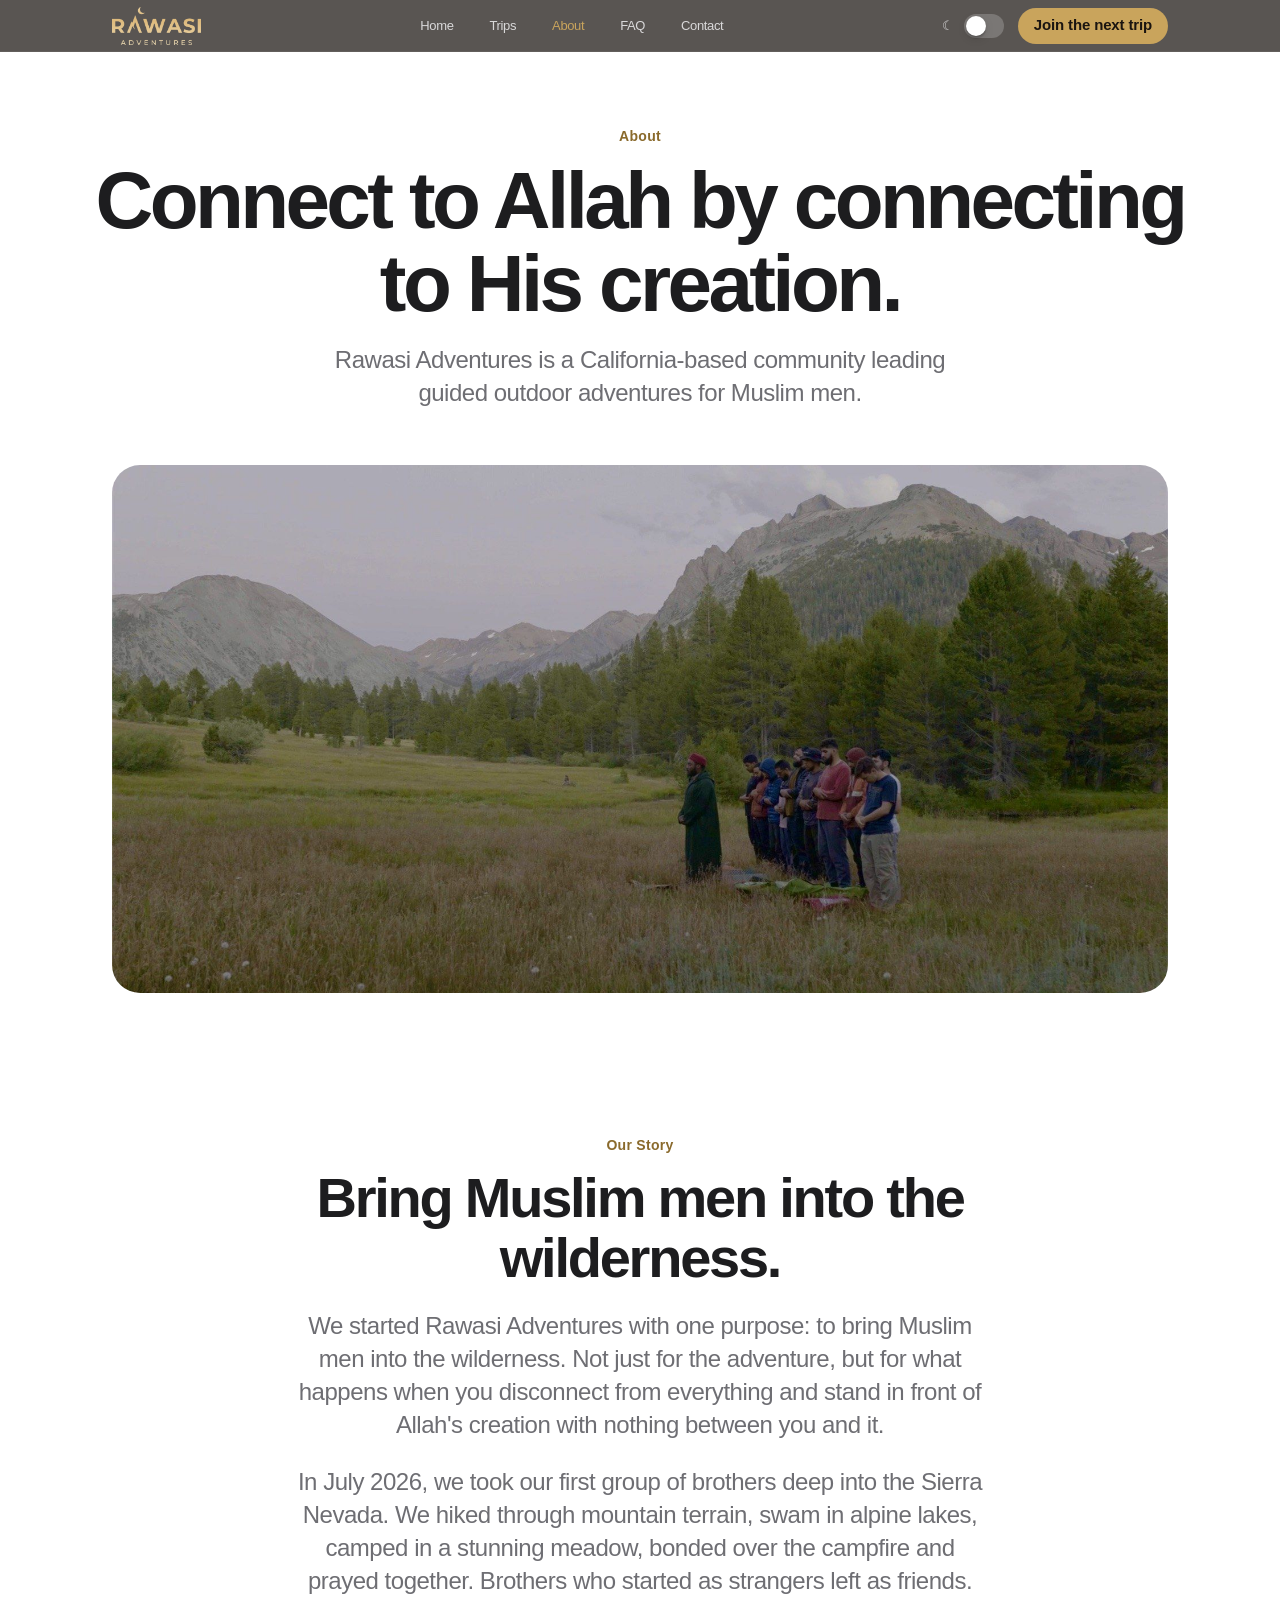
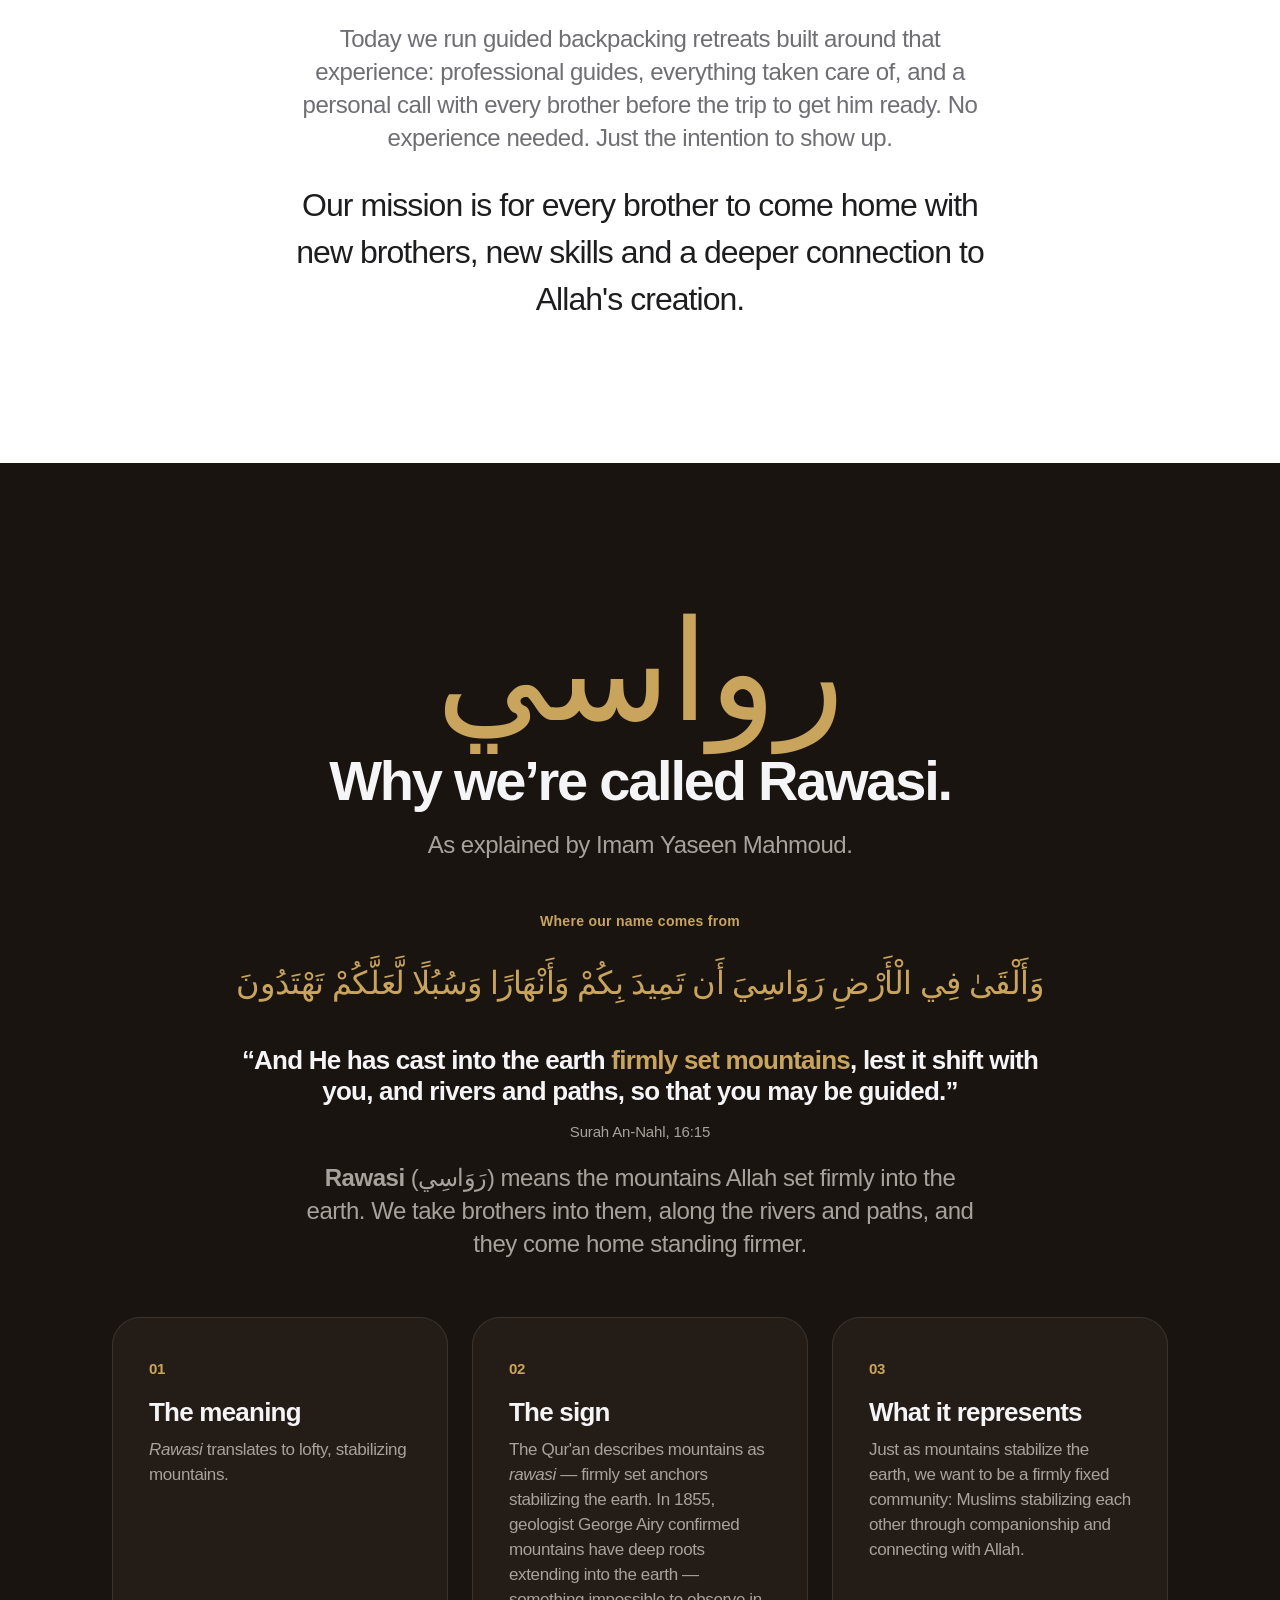
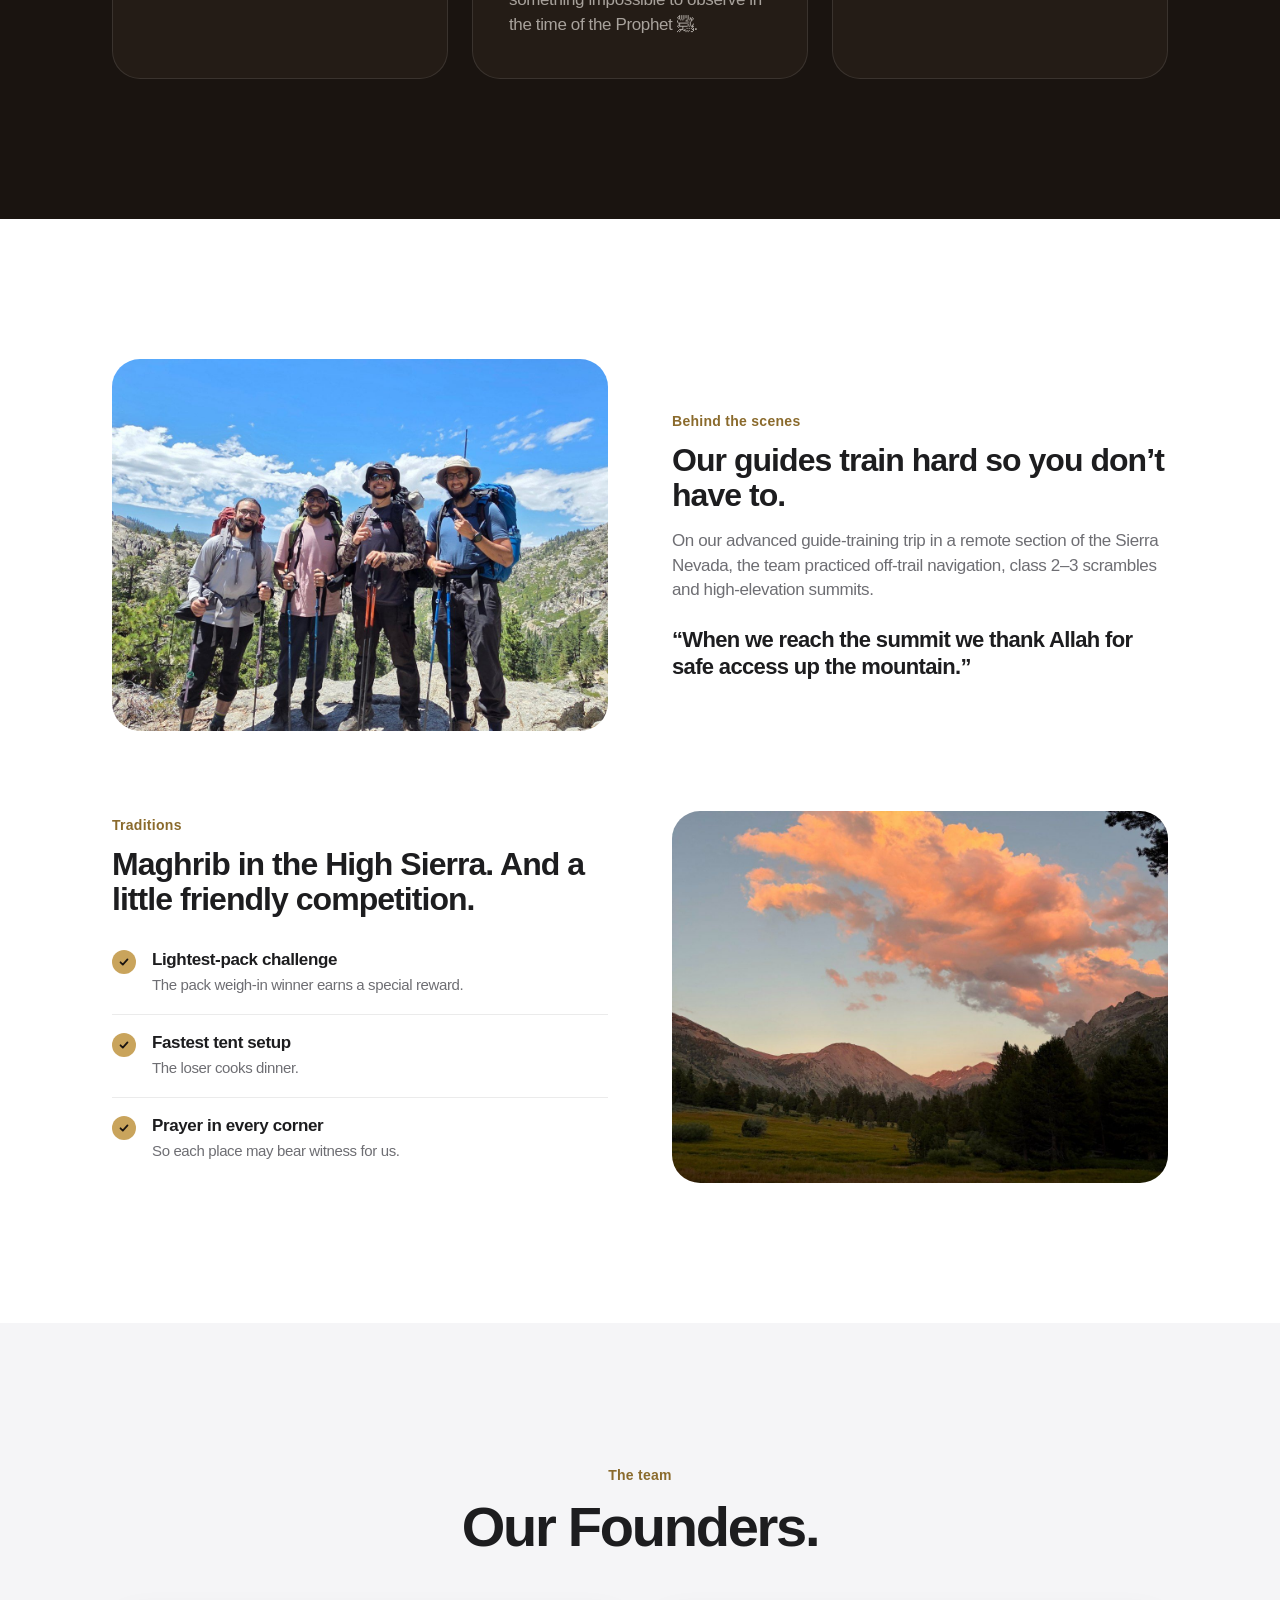
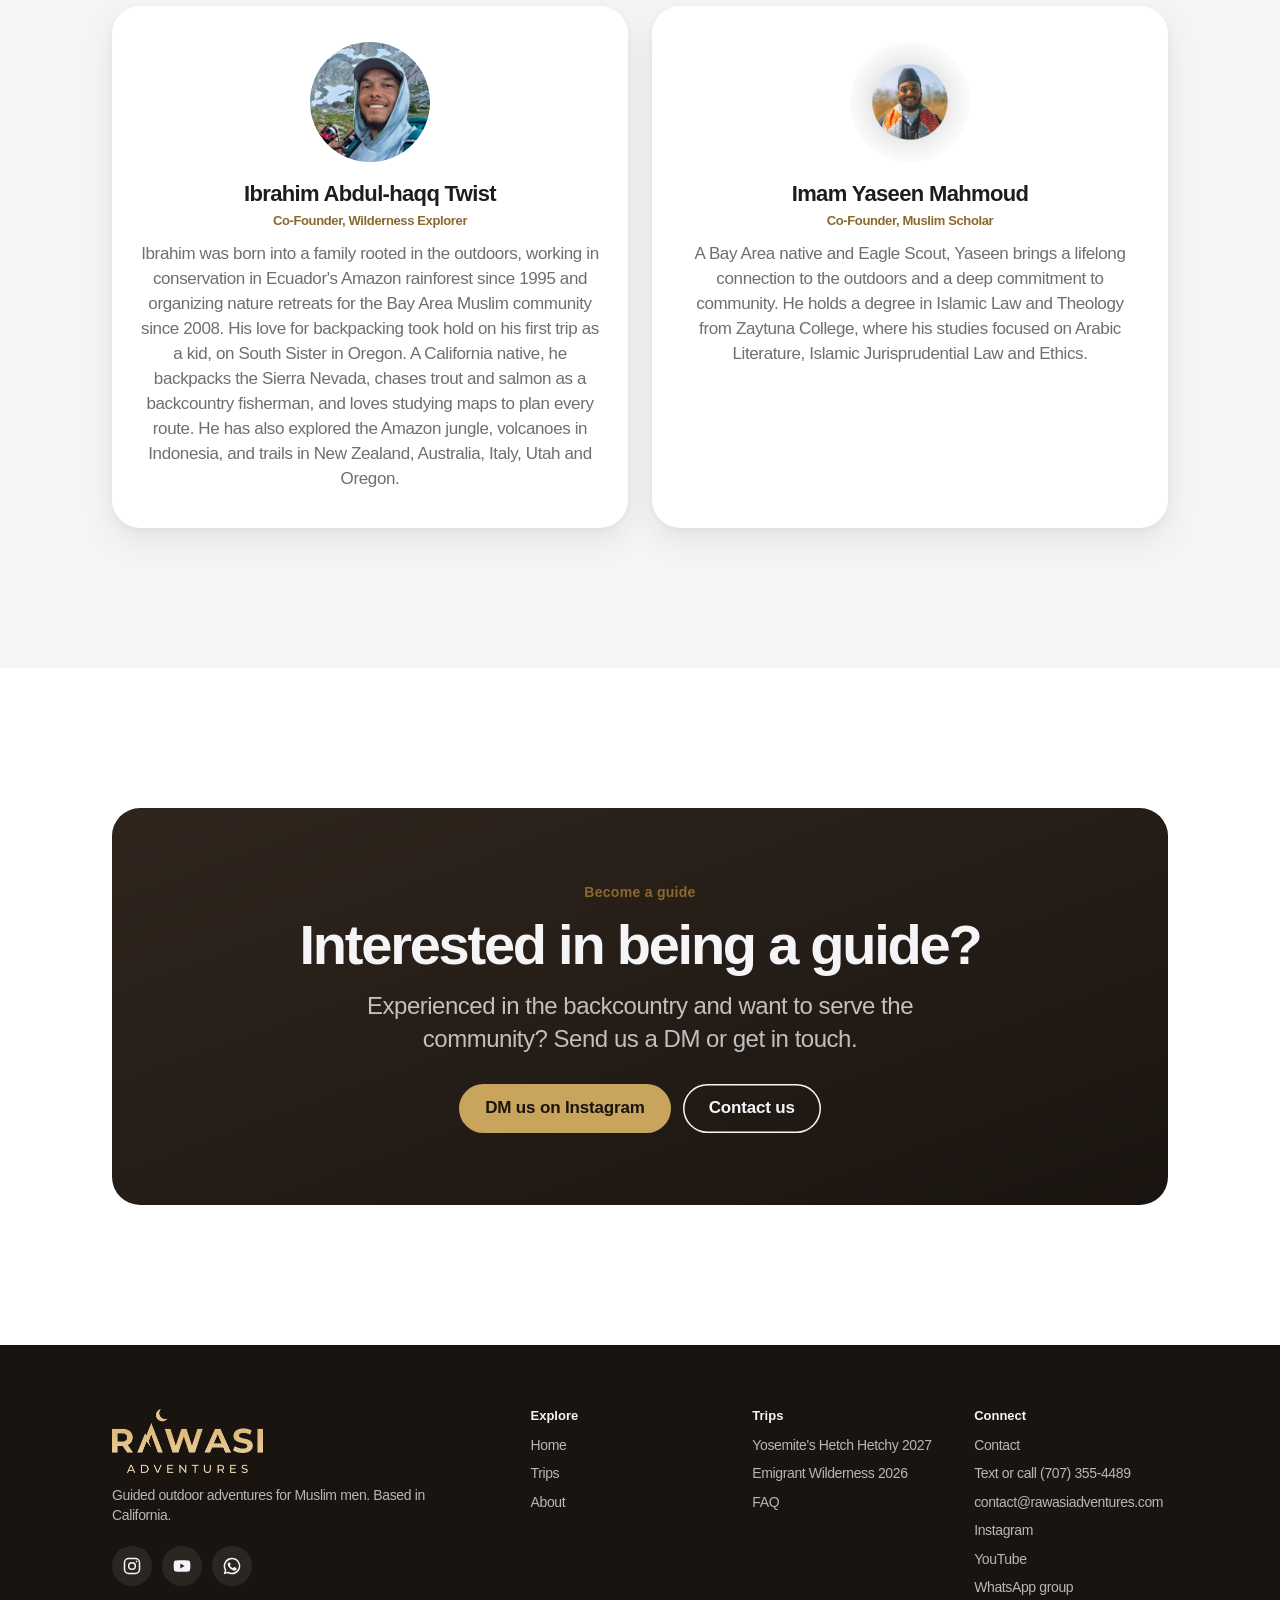
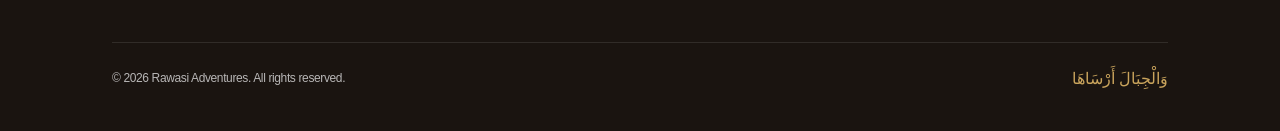
==== commit 6213e331: "Replace placeholders with real content and photos from rawasiadventures.com - Scrape every page of t" ====
--- a/about.html
+++ b/about.html
@@ -20,7 +20,7 @@
 <meta name="twitter:description" content="Why we're called Rawasi, our mission to empower Muslims to access the outdoors, and the guides who lead every trip.">
 <meta name="twitter:image" content="https://rawasiadventures.com/assets/og-image.jpg">
 <link rel="icon" href="favicon.ico" sizes="any">
-<link rel="icon" href="assets/favicon.svg" type="image/svg+xml">
+<link rel="icon" href="assets/favicon-32.png" type="image/png" sizes="32x32">
 <link rel="apple-touch-icon" href="assets/apple-touch-icon.png">
 <script>
   /* Set theme before paint to avoid a flash. */
@@ -38,7 +38,7 @@
 <a class="skip-link" href="#main">Skip to content</a>
 <header class="nav" role="banner">
   <div class="container nav__inner">
-    <a class="nav__brand" href="index.html" aria-label="Rawasi Adventures home"><img src="assets/logo.svg" alt="" width="28" height="28"><span>Rawasi</span></a>
+    <a class="nav__brand" href="index.html" aria-label="Rawasi Adventures home"><img src="assets/rawasi-logo.png" alt="Rawasi Adventures" width="89" height="38"></a>
     <nav class="nav__links" aria-label="Main"><a href="index.html">Home</a><a href="trips.html">Trips</a><a href="about.html" aria-current="page">About</a><a href="faq.html">FAQ</a><a href="contact.html">Contact</a></nav>
     <div class="nav__actions">
       <span class="nav__theme"><label class="switch switch--sm "><span class="switch__icon" aria-hidden="true">☾</span><input type="checkbox" role="switch" data-theme-toggle aria-label="Dark mode"><span class="switch__track"></span></label></span>
@@ -68,14 +68,17 @@
   </section>
 
   <section class="container reveal reveal--scale">
-    <div class="split__media" style="aspect-ratio:16/8"><img src="assets/about-brotherhood.jpg" alt="Brothers watching sunset over the mountains" loading="lazy"></div>
+    <div class="split__media" style="aspect-ratio:16/8"><img src="assets/photos/about-hero.jpg" alt="Rawasi brothers praying together in a mountain meadow" loading="lazy"></div>
   </section>
 
   <section class="section">
     <div class="container container--narrow center">
-      <span class="eyebrow reveal">Our mission</span>
-      <h2 class="title reveal">Empowering Muslims to access the outdoors.</h2>
-      <p class="lead reveal" style="margin-top:20px">We’re building more guided backpacking experiences across America’s National Parks and wilderness areas — so any brother, experienced or not, can step into the wild with a community that prays, eats halal, and looks out for one another.</p>
+      <span class="eyebrow reveal">Our Story</span>
+      <h2 class="title reveal">Bring Muslim men into the wilderness.</h2>
+      <p class="lead reveal" style="margin-top:20px">We started Rawasi Adventures with one purpose: to bring Muslim men into the wilderness. Not just for the adventure, but for what happens when you disconnect from everything and stand in front of Allah's creation with nothing between you and it.</p>
+      <p class="lead reveal" style="margin-top:16px">In July 2026, we took our first group of brothers deep into the Sierra Nevada. We hiked through mountain terrain, swam in alpine lakes, camped in a stunning meadow, bonded over the campfire and prayed together. Brothers who started as strangers left as friends.</p>
+      <p class="lead reveal" style="margin-top:16px">Today we run guided backpacking retreats built around that experience: professional guides, everything taken care of, and a personal call with every brother before the trip to get him ready. No experience needed. Just the intention to show up.</p>
+      <p class="subtitle reveal" style="margin-top:28px">Our mission is for every brother to come home with new brothers, new skills and a deeper connection to Allah's creation.</p>
     </div>
   </section>
 
@@ -86,6 +89,12 @@
         <h2 class="title">Why we’re called Rawasi.</h2>
         <p class="lead">As explained by Imam Yaseen Mahmoud.</p>
       </div>
+      <div class="center reveal" style="margin-bottom:56px">
+        <span class="eyebrow">Where our name comes from</span>
+        <p class="founder-quote" lang="ar" style="margin-top:12px">وَأَلْقَىٰ فِي الْأَرْضِ رَوَاسِيَ أَن تَمِيدَ بِكُمْ وَأَنْهَارًا وَسُبُلًا لَّعَلَّكُمْ تَهْتَدُونَ</p>
+        <p class="quote" style="font-size:clamp(20px,3vw,26px);margin-top:16px">“And He has cast into the earth <span class="gold">firmly set mountains</span>, lest it shift with you, and rivers and paths, so that you may be guided.”<cite>Surah An-Nahl, 16:15</cite></p>
+        <p class="lead" style="margin:20px auto 0;max-width:680px"><strong>Rawasi</strong> (رَوَاسِي) means the mountains Allah set firmly into the earth. We take brothers into them, along the rivers and paths, and they come home standing firmer.</p>
+      </div>
       <div class="grid grid--3"><article class="meaning reveal" style="--d:0.0s"><span class="meaning__num">01</span><h3>The meaning</h3><p><em>Rawasi</em> translates to lofty, stabilizing mountains.</p></article><article class="meaning reveal" style="--d:0.08s"><span class="meaning__num">02</span><h3>The sign</h3><p>The Qur'an describes mountains as <em>rawasi</em> — firmly set anchors stabilizing the earth. In 1855, geologist George Airy confirmed mountains have deep roots extending into the earth — something impossible to observe in the time of the Prophet ﷺ.</p></article><article class="meaning reveal" style="--d:0.16s"><span class="meaning__num">03</span><h3>What it represents</h3><p>Just as mountains stabilize the earth, we want to be a firmly fixed community: Muslims stabilizing each other through companionship and connecting with Allah.</p></article></div>
     </div>
   </section>
@@ -93,7 +102,7 @@
   <section class="section">
     <div class="container">
       <div class="split">
-        <div class="split__media reveal reveal--scale"><img src="assets/guide-training.jpg" alt="Guide training in a remote section of the Sierra Nevada" loading="lazy"></div>
+        <div class="split__media reveal reveal--scale"><img src="assets/photos/emigrant-5.jpg" alt="Four brothers on a granite overlook" loading="lazy"></div>
         <div class="reveal">
           <span class="eyebrow">Behind the scenes</span>
           <h2 class="subtitle">Our guides train hard so you don’t have to.</h2>
@@ -102,7 +111,7 @@
         </div>
       </div>
       <div class="split split--rev" style="margin-top:80px">
-        <div class="split__media reveal reveal--scale"><img src="assets/sierra-maghrib.jpg" alt="Maghrib prayer in the High Sierra" loading="lazy"></div>
+        <div class="split__media reveal reveal--scale"><img src="assets/photos/emigrant-6.jpg" alt="Sunset over the meadow at camp" loading="lazy"></div>
         <div class="reveal">
           <span class="eyebrow">Traditions</span>
           <h2 class="subtitle">Maghrib in the High Sierra. And a little friendly competition.</h2>
@@ -120,9 +129,9 @@
     <div class="container">
       <div class="section-head reveal">
         <span class="eyebrow">The team</span>
-        <h2 class="title">Meet your guides.</h2>
+        <h2 class="title">Our Founders.</h2>
       </div>
-      <div class="grid grid--3" data-guides="cards"></div>
+      <div class="grid grid--2" data-guides="cards"></div>
     </div>
   </section>
 
@@ -145,7 +154,7 @@
   <div class="container">
     <div class="footer__top">
       <div>
-        <a class="footer__brand" href="index.html"><img src="assets/logo.svg" alt="" width="40" height="40">Rawasi Adventures</a>
+        <a class="footer__brand" href="index.html"><img src="assets/rawasi-logo.png" alt="Rawasi Adventures" width="151" height="64"></a>
         <p class="footer__tag">Guided outdoor adventures for Muslim men. Based in California.</p>
         <div class="footer__social">
           <a data-link="instagram" href="https://www.instagram.com/rawasi.adventures/" aria-label="Instagram"><svg class="icon" viewBox="0 0 24 24" fill="none" stroke="currentColor" stroke-width="1.8" aria-hidden="true"><rect x="3" y="3" width="18" height="18" rx="5"/><circle cx="12" cy="12" r="4"/><circle cx="17.5" cy="6.5" r="1" fill="currentColor" stroke="none"/></svg></a>
@@ -155,8 +164,8 @@
       </div>
       <div class="footer__cols">
         <div><h4>Explore</h4><ul><li><a href="index.html">Home</a></li><li><a href="trips.html">Trips</a></li><li><a href="about.html">About</a></li></ul></div>
-        <div><h4>Trips</h4><ul><li><a href="trips/yosemite-2027.html">Yosemite 2027</a></li><li><a href="trips/sierra-2026.html">Sierra Nevada 2026</a></li><li><a href="faq.html">FAQ</a></li></ul></div>
-        <div><h4>Connect</h4><ul><li><a href="contact.html">Contact</a></li><li><a data-link="instagram" href="https://www.instagram.com/rawasi.adventures/">Instagram</a></li><li><a data-link="youtube" href="https://youtu.be/XKM4X516dsk">YouTube</a></li><li><a data-link="whatsapp" href="https://chat.whatsapp.com/IivAJXxc9Q6ETvlqQZd3Gt">WhatsApp group</a></li></ul></div>
+        <div><h4>Trips</h4><ul><li><a href="trips/yosemite-2027.html">Yosemite's Hetch Hetchy 2027</a></li><li><a href="trips/sierra-2026.html">Emigrant Wilderness 2026</a></li><li><a href="faq.html">FAQ</a></li></ul></div>
+        <div><h4>Connect</h4><ul><li><a href="contact.html">Contact</a></li><li><a data-link="phone-call" href="tel:+17073554489">Text or call (707) 355-4489</a></li><li><a data-link="email" href="mailto:contact@rawasiadventures.com">contact@rawasiadventures.com</a></li><li><a data-link="instagram" href="https://www.instagram.com/rawasi.adventures/">Instagram</a></li><li><a data-link="youtube" href="https://youtu.be/XKM4X516dsk">YouTube</a></li><li><a data-link="whatsapp" href="https://chat.whatsapp.com/IivAJXxc9Q6ETvlqQZd3Gt">WhatsApp group</a></li></ul></div>
       </div>
     </div>
     <div class="footer__bottom">
--- a/styles.css
+++ b/styles.css
@@ -141,8 +141,8 @@
 .nav.is-scrolled { --nav-h: 44px; height: 44px; background: rgba(26, 20, 16, 0.82); }
 .nav__inner { height: 100%; display: flex; align-items: center; justify-content: space-between; gap: 16px; }
 .nav__brand { display: flex; align-items: center; gap: 10px; font-weight: 600; font-size: 17px; letter-spacing: -0.02em; }
-.nav__brand img { width: 28px; height: 28px; transition: width 0.35s var(--ease), height 0.35s var(--ease); }
-.nav.is-scrolled .nav__brand img { width: 24px; height: 24px; }
+.nav__brand img { width: auto; height: 38px; transition: height 0.35s var(--ease); }
+.nav.is-scrolled .nav__brand img { height: 32px; }
 .nav__links { display: none; }
 .nav__links a { font-size: 13px; opacity: 0.82; padding: 6px 2px; transition: opacity 0.2s; }
 .nav__links a:hover, .nav__links a[aria-current="page"] { opacity: 1; }
@@ -484,7 +484,9 @@
 .acc__inner { padding: 0 44px 24px 0; color: var(--text-2); }
 .acc__inner strong { color: var(--text); }
 .acc__inner ul { margin: 0 0 1em; }
-.price-list li { display: flex; justify-content: space-between; max-width: 340px; padding: 6px 0; border-bottom: 1px dashed var(--line); }
+.price-list li { display: flex; justify-content: space-between; gap: 16px; max-width: 560px; padding: 6px 0; border-bottom: 1px dashed var(--line); }
+.price-list li span:first-child { flex: 0 1 45%; }
+.price-list li span:last-child { text-align: right; }
 .price-list li span:last-child { color: var(--text); font-weight: 600; }
 
 /* Packing checklist */
@@ -547,7 +549,7 @@
 .footer { background: var(--ink); color: rgba(245,245,247,0.72); padding: 64px 0 40px; font-size: 14px; }
 .footer__top { display: grid; gap: 36px; padding-bottom: 36px; border-bottom: 1px solid rgba(255,255,255,0.1); }
 .footer__brand { display: flex; align-items: center; gap: 12px; color: #f5f5f7; font-weight: 600; font-size: 19px; letter-spacing: -0.02em; }
-.footer__brand img { width: 40px; height: 40px; }
+.footer__brand img { width: auto; height: 64px; }
 .footer__tag { margin-top: 12px; max-width: 320px; }
 .footer__cols { display: grid; grid-template-columns: repeat(2, 1fr); gap: 28px; }
 .footer h4 { color: #f5f5f7; font-size: 13px; font-weight: 600; letter-spacing: 0; margin-bottom: 12px; }
@@ -589,3 +591,51 @@
   .trip-main .gallery button:first-child { grid-column: auto; grid-row: auto; }
 }
 @media (min-width: 700px) { .highlights--2 { grid-template-columns: repeat(2, 1fr); } }
+
+/* ---------- Content from rawasiadventures.com ---------- */
+.facts { display: grid; grid-template-columns: repeat(2, minmax(0, 1fr)); gap: 18px 24px; margin: 0; padding: 24px 0; border-top: 1px solid var(--line); border-bottom: 1px solid var(--line); }
+.facts dd { margin: 2px 0 0; }
+@media (min-width: 700px) { .facts { grid-template-columns: repeat(4, minmax(0, 1fr)); } }
+.trip-quote { margin-top: 28px; font-size: 20px; font-weight: 600; letter-spacing: -0.02em; }
+.trip-quote cite { display: block; margin-top: 6px; font-size: 14px; font-style: normal; font-weight: 500; color: var(--text-2); }
+
+.included { display: grid; gap: 12px; }
+@media (min-width: 700px) { .included { grid-template-columns: repeat(2, minmax(0, 1fr)); } }
+.included__item { padding: 22px 22px 14px; border-radius: var(--r); background: var(--bg-alt); }
+.included__item h3 { font-size: 19px; letter-spacing: -0.02em; margin-bottom: 6px; }
+.included__item > p { font-size: 15px; color: var(--text-2); line-height: 1.45; padding-bottom: 8px; }
+.included__img { width: 100%; aspect-ratio: 16 / 9; object-fit: cover; border-radius: var(--r-sm); margin-bottom: 14px; }
+.included__note { font-size: 14px; color: var(--text-2); margin: 4px 0 8px; }
+.check-list--sm li { padding: 8px 0 8px 30px; border-bottom: 0; }
+.check-list--sm li::before { top: 10px; width: 18px; height: 18px; background-size: 11px; }
+.timeline__text { color: var(--text-2); font-size: 16px; line-height: 1.5; margin-top: 6px; }
+
+.fit { display: grid; gap: 12px; margin-top: 24px; }
+@media (min-width: 800px) { .fit { grid-template-columns: 1fr 1fr; } }
+.fit__card { padding: 22px; border-radius: var(--r); background: var(--bg-alt); }
+.fit__card h3 { font-size: 19px; letter-spacing: -0.02em; margin-bottom: 8px; }
+.fit__card p { color: var(--text-2); font-size: 15px; line-height: 1.5; }
+.fit__card .facts { grid-template-columns: 1fr; border: 0; padding: 4px 0 0; gap: 12px; }
+
+.policy { display: grid; gap: 10px; }
+@media (min-width: 700px) { .policy { grid-template-columns: repeat(2, minmax(0, 1fr)); } }
+.policy__item { padding: 18px; border-radius: var(--r); background: var(--bg-alt); }
+.policy__when { font-weight: 700; letter-spacing: -0.01em; }
+.policy__text { color: var(--text-2); font-size: 15px; margin-top: 4px; line-height: 1.45; }
+
+.testimonials { display: grid; gap: 16px; }
+@media (min-width: 900px) { .testimonials { grid-template-columns: repeat(3, minmax(0, 1fr)); } .trip-main .testimonials { grid-template-columns: 1fr; } }
+.testimonial { margin: 0; padding: 28px 24px; border-radius: var(--r-lg); background: var(--card); box-shadow: var(--shadow); display: flex; flex-direction: column; justify-content: space-between; gap: 24px; }
+.trip-main .testimonial { background: var(--bg-alt); box-shadow: none; }
+.testimonial blockquote { margin: 0; font-size: 18px; line-height: 1.45; letter-spacing: -0.01em; }
+.testimonial figcaption { display: flex; align-items: center; gap: 14px; font-size: 14px; color: var(--text-2); }
+.testimonial figcaption img { width: 56px; height: 56px; border-radius: 50%; object-fit: cover; flex: none; }
+.testimonial figcaption strong { display: block; color: var(--text); font-size: 16px; }
+
+.price-card__tag { font-weight: 600; margin: 2px 0 6px; }
+.price-card__spots { margin-top: 10px; text-align: center; font-size: 14px; font-weight: 600; color: var(--accent-text); }
+.price-card__fine a { color: var(--accent-text); text-decoration: underline; }
+
+.faq-group + .faq-group { margin-top: 72px; }
+.faq-group__head { margin-bottom: 16px; }
+.founder-quote { font-family: var(--font-ar); font-size: clamp(22px, 4vw, 32px); color: var(--gold); direction: rtl; line-height: 1.8; }
